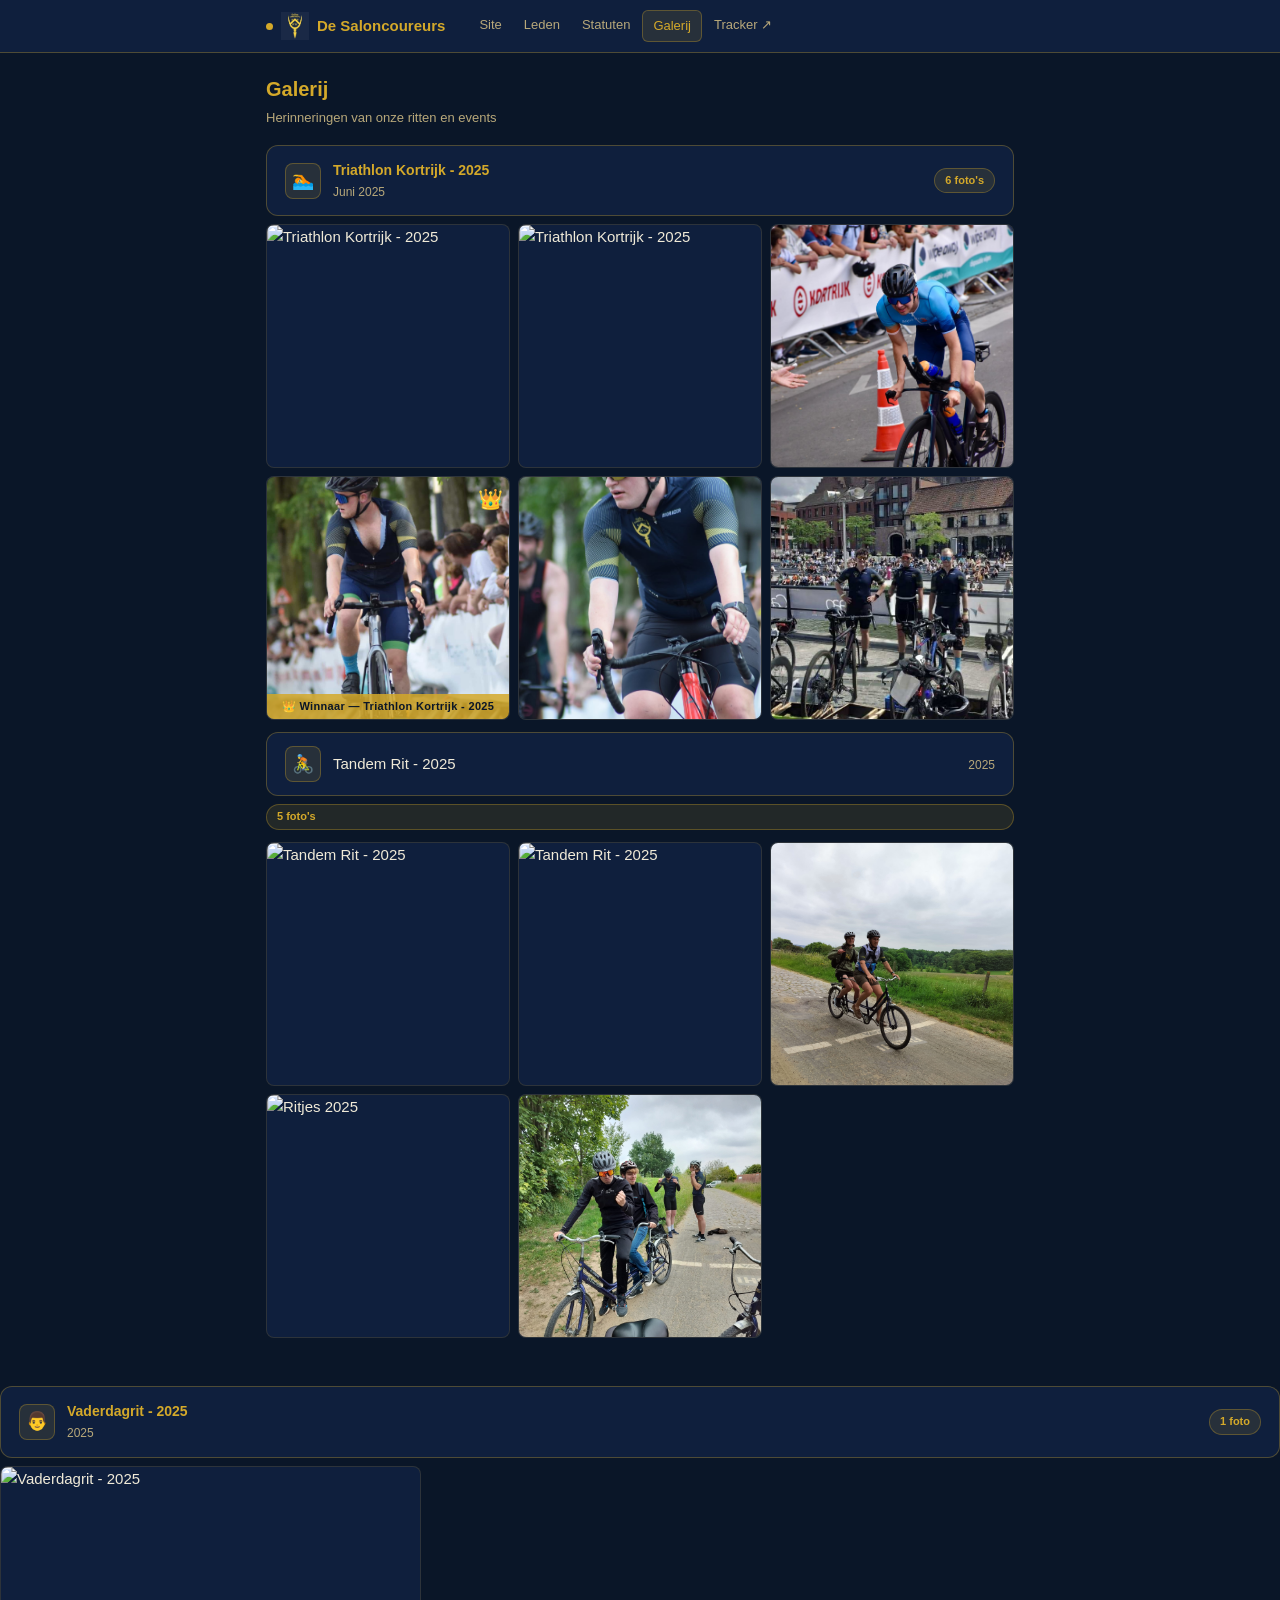
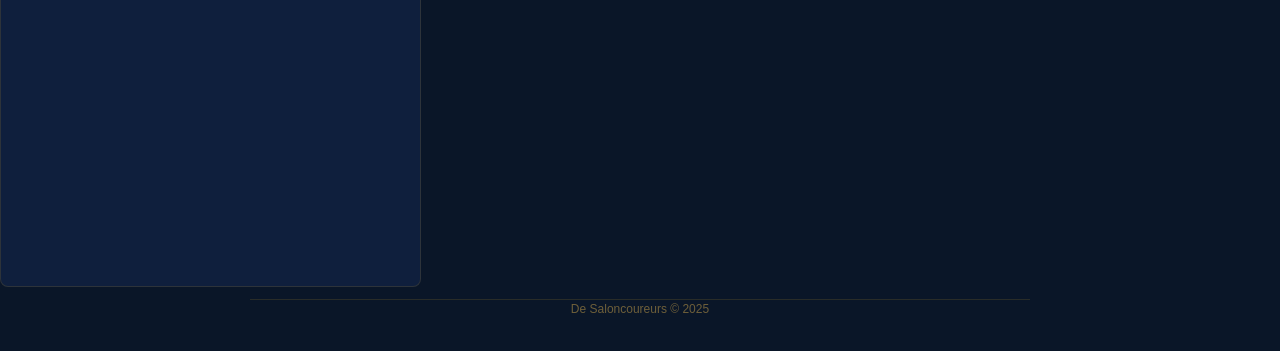
==== galerij.html @ a8d6cac1 "Update galerij.html" ====
<!DOCTYPE html>
<html lang="nl">
<head>
<meta charset="UTF-8">
<meta name="viewport" content="width=device-width, initial-scale=1.0">
<title>De Saloncoureurs — Galerij</title>
<link rel="stylesheet" href="stijl.css">
<style>
  .album { margin-bottom: 12px; }
  .album-header {
    display: flex;
    align-items: center;
    gap: 12px;
    padding: 13px 18px;
    background: var(--surface2);
    border: 0.5px solid var(--border2);
    border-radius: var(--radius);
    margin-bottom: 8px;
  }
  .album-icon {
    width: 36px; height: 36px;
    border-radius: 8px;
    background: var(--gold-pale);
    border: 0.5px solid var(--border2);
    display: flex; align-items: center; justify-content: center;
    font-size: 18px; flex-shrink: 0;
  }
  .album-info { flex: 1; }
  .album-titel { font-size: 14px; font-weight: 600; color: var(--gold); }
  .album-sub { font-size: 12px; color: var(--text2); margin-top: 2px; }
  .album-count {
    font-size: 11px; font-weight: 600;
    background: var(--gold-pale);
    color: var(--gold);
    border: 0.5px solid var(--border2);
    border-radius: 20px;
    padding: 3px 10px;
  }

  .foto-grid {
    display: grid;
    grid-template-columns: repeat(3, 1fr);
    gap: 8px;
  }
  @media (max-width: 480px) { .foto-grid { grid-template-columns: repeat(2, 1fr); } }

  .foto-item {
    border-radius: var(--radius-sm);
    overflow: hidden;
    aspect-ratio: 1;
    cursor: pointer;
    position: relative;
    background: var(--surface2);
    border: 0.5px solid var(--border);
  }
  .foto-item img {
    width: 100%; height: 100%;
    object-fit: cover; display: block;
    transition: transform .25s;
  }
  .foto-item:hover img { transform: scale(1.05); }
  .foto-overlay {
    position: absolute; inset: 0;
    background: rgba(10,22,40,0.45);
    opacity: 0;
    transition: opacity .2s;
    display: flex; align-items: flex-end;
    padding: 8px;
  }
  .foto-item:hover .foto-overlay { opacity: 1; }
  .foto-label {
    font-size: 11px; color: #f0ead8;
    background: rgba(0,0,0,0.5);
    border-radius: 4px;
    padding: 2px 7px;
    line-height: 1.4;
  }
  .foto-winnaar {
    position: absolute; top: 6px; right: 6px;
    font-size: 20px;
  }
  .foto-winnaar-badge {
    position: absolute; bottom: 0; left: 0; right: 0;
    background: rgba(212,169,42,0.85);
    color: #0a1628;
    font-size: 11px; font-weight: 700;
    text-align: center;
    padding: 4px 6px;
    letter-spacing: .03em;
  }

  /* Lightbox */
  .lightbox {
    display: none;
    position: fixed; inset: 0;
    background: rgba(0,0,0,0.92);
    z-index: 999;
    align-items: center;
    justify-content: center;
    flex-direction: column;
    gap: 12px;
  }
  .lightbox.open { display: flex; }
  .lightbox img {
    max-width: 90vw;
    max-height: 78vh;
    border-radius: var(--radius);
    object-fit: contain;
  }
  .lightbox-caption {
    font-size: 13px;
    color: #f0ead8;
    text-align: center;
    max-width: 500px;
  }
  .lightbox-close {
    position: absolute; top: 16px; right: 20px;
    font-size: 28px; color: var(--gold);
    cursor: pointer; background: none; border: none; line-height: 1;
  }
  .lightbox-nav {
    position: absolute;
    top: 50%; transform: translateY(-50%);
    font-size: 28px; color: var(--gold);
    cursor: pointer; background: none; border: none;
    padding: 8px;
    opacity: .7;
  }
  .lightbox-nav:hover { opacity: 1; }
  .lightbox-prev { left: 16px; }
  .lightbox-next { right: 16px; }
</style>
</head>
<body>

<nav class="topnav">
  <div class="nav-inner">
    <a href="index.html" class="nav-logo">
      <img src="logo.png" style="width:28px;height:28px;object-fit:contain;">
      De Saloncoureurs
    </a>
    <div class="nav-links">
      <a href="index.html">Site</a>
      <a href="leden.html">Leden</a>
      <a href="statuten.html">Statuten</a>
      <a href="galerij.html" class="active">Galerij</a>
      <a href="https://wtc-saloncoureurs.web.app/" target="_blank">Tracker ↗</a>
    </div>
    <button class="nav-burger" onclick="toggleMenu()">☰</button>
  </div>
  <div class="nav-mobile" id="mobileMenu">
   <a href="index.html">Site</a>
      <a href="leden.html">Leden</a>
      <a href="statuten.html">Statuten</a>
      <a href="galerij.html" class="active">Galerij</a>
      <a href="https://wtc-saloncoureurs.web.app/" target="_blank">Tracker ↗</a>
  </div>
</nav>

<div class="page">

  <div class="page-title">
    <h2>Galerij</h2>
    <p>Herinneringen van onze ritten en events</p>
  </div>

  <!-- ═══════════════════════════════════════════
       ALBUM 1 — Triathlon Kortrijk
       Vervang triathlon-1.jpg t/m triathlon-6.jpg
       door de echte bestandsnamen in fotos/
  ════════════════════════════════════════════ -->
  <div class="album">
    <div class="album-header">
      <div class="album-icon">🏊</div>
      <div class="album-info">
        <div class="album-titel">Triathlon Kortrijk - 2025</div>
        <div class="album-sub">Juni 2025</div>
      </div>
      <div class="album-count">6 foto's</div>
    </div>
    <div class="foto-grid">

      <div class="foto-item" onclick="openLight(0, 'triathlon')">
        <img src="fotos/triathlon-1.jpg" alt="Triathlon Kortrijk - 2025">
        <div class="foto-overlay"><div class="foto-label">Triathlon Kortrijk - 2025</div></div>
      </div>
      <div class="foto-item" onclick="openLight(1, 'triathlon')">
        <img src="fotos/triathlon-2.jpg" alt="Triathlon Kortrijk - 2025">
        <div class="foto-overlay"><div class="foto-label">Triathlon Kortrijk - 2025</div></div>
      </div>
      <div class="foto-item" onclick="openLight(2, 'triathlon')">
        <img src="fotos/triathlon-3.jpg" alt="Triathlon Kortrijk - 2025">
        <div class="foto-overlay"><div class="foto-label">Triathlon Kortrijk - 2025</div></div>
      </div>
      <!-- Winnaarsfoto triathlon-4 -->
      <div class="foto-item" onclick="openLight(3, 'triathlon')">
        <img src="fotos/triathlon-4.jpg" alt="Winnaar Triathlon Kortrijk - 2025">
        <div class="foto-winnaar">👑</div>
        <div class="foto-winnaar-badge">👑 Winnaar — Triathlon Kortrijk - 2025</div>
        <div class="foto-overlay"><div class="foto-label">Winnaar</div></div>
      </div>
      <div class="foto-item" onclick="openLight(4, 'triathlon')">
        <img src="fotos/triathlon-5.jpg" alt="Triathlon Kortrijk - 2025">
        <div class="foto-overlay"><div class="foto-label">Triathlon Kortrijk - 2025</div></div>
      </div>
      <div class="foto-item" onclick="openLight(5, 'triathlon')">
        <img src="fotos/triathlon-6.jpg" alt="Triathlon Kortrijk - 2025">
        <div class="foto-overlay"><div class="foto-label">Triathlon Kortrijk - 2025</div></div>
      </div>

    </div>
  </div>

  <div class="album">
    <div class="album-header">
      <div class="album-icon">🚴</div>
      <div class="album-info">Tandem Rit - 2025</div>
        <div class="album-sub">2025</div>
      </div>
      <div class="album-count">5 foto's</div>
    </div>
    <div class="foto-grid">
      <div class="foto-item" onclick="openLight(0, 'tandem')">
        <img src="fotos/tandem-1.jpg" alt="Tandem Rit - 2025">
        <div class="foto-overlay"><div class="foto-label">Tandem Rit - 2025</div></div>
      </div>
      <div class="foto-item" onclick="openLight(1, 'tandem')">
        <img src="fotos/tandem-2.jpg" alt="Tandem Rit - 2025">
        <div class="foto-overlay"><div class="foto-label">Tandem Rit - 2025</div></div>
      </div>
      <div class="foto-item" onclick="openLight(2, 'tandem')">
        <img src="fotos/tandem-3.jpg" alt="Tandem Rit - 2025">
        <div class="foto-overlay"><div class="foto-label">Tandem Rit - 2025</div></div>
      </div>
      <div class="foto-item" onclick="openLight(3, 'tandem')">
        <img src="fotos/tandem-4.jpg" alt="Ritjes 2025">
        <div class="foto-overlay"><div class="foto-label">Tandem Rit - 2025</div></div>
      </div>
      <div class="foto-item" onclick="openLight(4, 'tandem')">
        <img src="fotos/tandem-5.jpg" alt="Tandem Rit - 2025">
        <div class="foto-overlay"><div class="foto-label">Tandem Rit - 2025</div></div>
      </div>
    </div>
  </div>

  <div class="album">
    <div class="album-header">
      <div class="album-icon">👨</div>
      <div class="album-info">
        <div class="album-titel">Vaderdagrit - 2025</div>
        <div class="album-sub">2025</div>
      </div>
      <div class="album-count">1 foto</div>
    </div>
    <div class="foto-grid">
      <div class="foto-item" onclick="openLight(0, 'vaderdag')">
        <img src="fotos/vaderdagrit-1.jpg" alt="Vaderdagrit - 2025">
        <div class="foto-overlay"><div class="foto-label">Vaderdagrit - 2025</div></div>
      </div>
    </div>
  </div>

</div><!-- /page -->

<!-- Lightbox -->
<div class="lightbox" id="lightbox" onclick="closeLight(event)">
  <button class="lightbox-close" onclick="closeLight()">✕</button>
  <button class="lightbox-nav lightbox-prev" onclick="navLight(-1, event)">‹</button>
  <img id="lightbox-img" src="" alt="">
  <div class="lightbox-caption" id="lightbox-caption"></div>
  <button class="lightbox-nav lightbox-next" onclick="navLight(1, event)">›</button>
</div>

<footer class="site-footer" style="max-width:780px;margin:0 auto;padding:0 16px 32px">
  De Saloncoureurs &copy; 2025
</footer>

<script>
function toggleMenu() {
  document.getElementById('mobileMenu').classList.toggle('open');
}

const albums = {
  triathlon: [
    { src: 'fotos/triathlon-1.jpg', cap: 'Triathlon Kortrijk' },
    { src: 'fotos/triathlon-2.jpg', cap: 'Triathlon Kortrijk' },
    { src: 'fotos/triathlon-3.jpg', cap: 'Triathlon Kortrijk' },
    { src: 'fotos/triathlon-4.jpg', cap: '👑 Winnaar — Triathlon Kortrijk' },
    { src: 'fotos/triathlon-5.jpg', cap: 'Triathlon Kortrijk' },
    { src: 'fotos/triathlon-6.jpg', cap: 'Triathlon Kortrijk' },
  ],
  tandem: [
    { src: 'fotos/tandem-1.jpg', cap: 'De vele ritjes 2025' },
    { src: 'fotos/tandem-2.jpg', cap: 'De vele ritjes 2025' },
    { src: 'fotos/tandem-3.jpg', cap: 'De vele ritjes 2025' },
    { src: 'fotos/tandem-4.jpg', cap: 'De vele ritjes 2025' },
    { src: 'fotos/tandem-5.jpg', cap: 'De vele ritjes 2025' },
  ],
  vaderdag: [
    { src: 'fotos/vaderdagrit-1.jpg', cap: 'Vaderdagrit 2025' },
  ],
};

let curAlbum = '', curIdx = 0;

function openLight(idx, album) {
  curAlbum = album; curIdx = idx;
  const item = albums[album][idx];
  document.getElementById('lightbox-img').src = item.src;
  document.getElementById('lightbox-caption').textContent = item.cap;
  document.getElementById('lightbox').classList.add('open');
}

function closeLight(e) {
  if (e && e.target !== document.getElementById('lightbox') && !e.target.classList.contains('lightbox-close')) return;
  document.getElementById('lightbox').classList.remove('open');
}

function navLight(dir, e) {
  e.stopPropagation();
  const arr = albums[curAlbum];
  curIdx = (curIdx + dir + arr.length) % arr.length;
  document.getElementById('lightbox-img').src = arr[curIdx].src;
  document.getElementById('lightbox-caption').textContent = arr[curIdx].cap;
}

document.addEventListener('keydown', e => {
  if (e.key === 'Escape') document.getElementById('lightbox').classList.remove('open');
  if (e.key === 'ArrowRight') navLight(1, { stopPropagation: () => {} });
  if (e.key === 'ArrowLeft')  navLight(-1, { stopPropagation: () => {} });
});
</script>
</body>
</html>
---- stijl.css ----
/* ── Reset & variabelen ── */
*, *::before, *::after { box-sizing: border-box; margin: 0; padding: 0; }

:root {
  --bg: #0a1628;
  --surface: #162847;
  --surface2: #0f1f3d;
  --navy3: #1e3460;
  --border: rgba(212,169,42,0.15);
  --border2: rgba(212,169,42,0.32);
  --text: #f0ead8;
  --text2: #b8a87a;
  --text3: #6e5f3a;
  --gold: #d4a92a;
  --gold-light: #f0c84a;
  --gold-pale: rgba(212,169,42,0.12);
  --red-bg: rgba(224,90,90,0.14);
  --red-fg: #e07a7a;
  --green-bg: rgba(90,171,110,0.14);
  --green-fg: #7acc90;
  --amber-bg: rgba(212,169,42,0.14);
  --amber-fg: #d4a92a;
  --purple-bg: rgba(160,140,220,0.14);
  --purple-fg: #b8a8e8;
  --teal-bg: rgba(80,180,160,0.14);
  --teal-fg: #6ecfbe;
  --blue-bg: rgba(80,140,210,0.14);
  --blue-fg: #88bbee;
  --radius: 12px;
  --radius-sm: 8px;
}

body {
  font-family: -apple-system, BlinkMacSystemFont, "Segoe UI", Helvetica, Arial, sans-serif;
  background: var(--bg);
  color: var(--text);
  font-size: 15px;
  line-height: 1.6;
}

/* ── Navigatie ── */
.topnav {
  background: var(--surface2);
  border-bottom: 0.5px solid var(--border2);
  position: sticky;
  top: 0;
  z-index: 100;
}
.nav-inner {
  max-width: 780px;
  margin: 0 auto;
  padding: 0 16px;
  height: 52px;
  display: flex;
  align-items: center;
  gap: 24px;
}
.nav-logo {
  font-size: 15px;
  font-weight: 600;
  color: var(--gold);
  text-decoration: none;
  white-space: nowrap;
  display: flex;
  align-items: center;
  gap: 8px;
}
.nav-logo::before {
  content: '';
  width: 7px;
  height: 7px;
  background: var(--gold);
  border-radius: 50%;
  flex-shrink: 0;
}
.nav-links {
  display: flex;
  gap: 2px;
  flex: 1;
}
.nav-links a {
  font-size: 13px;
  color: var(--text2);
  text-decoration: none;
  padding: 5px 10px;
  border-radius: 6px;
  transition: background .15s, color .15s;
}
.nav-links a:hover { background: var(--gold-pale); color: var(--gold); }
.nav-links a.active { background: var(--gold-pale); color: var(--gold); font-weight: 500; border: 0.5px solid var(--border2); }
.nav-burger {
  display: none;
  background: none;
  border: none;
  font-size: 20px;
  color: var(--gold);
  cursor: pointer;
  margin-left: auto;
}
.nav-mobile {
  display: none;
  flex-direction: column;
  padding: 8px 16px 12px;
  border-top: 0.5px solid var(--border);
}
.nav-mobile.open { display: flex; }
.nav-mobile a {
  font-size: 14px;
  color: var(--text2);
  text-decoration: none;
  padding: 8px 0;
  border-bottom: 0.5px solid var(--border);
}
.nav-mobile a.active { color: var(--gold); font-weight: 500; }

@media (max-width: 560px) {
  .nav-links { display: none; }
  .nav-burger { display: block; }
}

/* ── Layout ── */
.page { max-width: 780px; margin: 0 auto; padding: 20px 16px 48px; }

/* ── Header ── */
.site-header {
  background: var(--navy3);
  border: 0.5px solid var(--border2);
  border-radius: var(--radius);
  padding: 20px 24px;
  margin-bottom: 10px;
  display: flex;
  align-items: center;
  gap: 16px;
  flex-wrap: wrap;
}
.logo {
  width: 52px; height: 52px;
  border-radius: 50%;
  background: var(--gold);
  display: flex; align-items: center; justify-content: center;
  font-size: 24px; flex-shrink: 0;
}
.header-title h1 { font-size: 19px; font-weight: 600; color: var(--gold); }
.header-title p { font-size: 13px; color: var(--text2); margin-top: 2px; }
.header-right { margin-left: auto; display: flex; flex-direction: column; align-items: flex-end; gap: 8px; }
.edition-badge {
  background: var(--gold-pale);
  color: var(--gold);
  border: 0.5px solid var(--border2);
  font-size: 12px; font-weight: 600;
  padding: 4px 14px; border-radius: 20px;
}
.archive-nav { display: flex; gap: 6px; align-items: center; flex-wrap: wrap; }
.archive-nav a {
  font-size: 12px; color: var(--text2); text-decoration: none;
  padding: 4px 10px; border: 0.5px solid var(--border);
  border-radius: 20px; background: var(--surface2);
  transition: background .15s;
}
.archive-nav a:hover { background: var(--gold-pale); color: var(--gold); }
.archive-nav a.current { background: var(--gold-pale); color: var(--gold); border-color: var(--border2); font-weight: 500; }
.archive-label { font-size: 11px; color: var(--text3); text-transform: uppercase; letter-spacing: .05em; }

/* ── Paginatitel ── */
.page-title { margin-bottom: 16px; }
.page-title h2 { font-size: 20px; font-weight: 600; color: var(--gold); }
.page-title p { font-size: 13px; color: var(--text2); margin-top: 3px; }

/* ── Meta bar ── */
.meta-bar { display: flex; gap: 8px; margin-bottom: 12px; flex-wrap: wrap; }
.pill {
  background: var(--surface);
  border: 0.5px solid var(--border);
  border-radius: 20px; padding: 5px 12px;
  font-size: 12px; color: var(--text2);
  display: flex; align-items: center; gap: 5px;
}
.pill strong { color: var(--text); font-weight: 500; }

/* ── Grid ── */
.grid { display: grid; grid-template-columns: 1fr 1fr; gap: 10px; }
.full { grid-column: 1 / -1; }
@media (max-width: 540px) { .grid { grid-template-columns: 1fr; } .full { grid-column: 1; } }

/* ── Card ── */
.card {
  background: var(--surface);
  border: 0.5px solid var(--border);
  border-radius: var(--radius);
  padding: 16px 18px;
}
.card-title {
  font-size: 11px; font-weight: 700;
  text-transform: uppercase; letter-spacing: .07em;
  color: var(--gold); margin-bottom: 12px;
  display: flex; align-items: center; gap: 7px;
}
.dot { width: 6px; height: 6px; border-radius: 50%; flex-shrink: 0; background: var(--gold); }
.dot-blue   { background: var(--blue-fg); }
.dot-green  { background: var(--green-fg); }
.dot-red    { background: var(--red-fg); }
.dot-amber  { background: var(--gold); }
.dot-purple { background: var(--purple-fg); }
.dot-teal   { background: var(--teal-fg); }

/* ── Biweekly ── */
.welcome-text { font-size: 14px; color: var(--text); line-height: 1.7; }

.event-item { display: flex; gap: 12px; align-items: flex-start; padding: 9px 0; border-bottom: 0.5px solid var(--border); }
.event-item:last-child { border-bottom: none; padding-bottom: 0; }
.event-date { text-align: center; background: var(--gold-pale); border: 0.5px solid var(--border2); border-radius: var(--radius-sm); padding: 5px 9px; min-width: 46px; flex-shrink: 0; }
.event-date .month { font-size: 10px; font-weight: 700; color: var(--gold); text-transform: uppercase; letter-spacing: .04em; }
.event-date .day { font-size: 17px; font-weight: 600; color: var(--text); line-height: 1.2; }
.event-info .ev-title { font-size: 14px; font-weight: 500; color: var(--text); }
.event-info .ev-sub { font-size: 12px; color: var(--text2); margin-top: 2px; }
.ev-badge { display: inline-block; font-size: 11px; padding: 2px 7px; border-radius: 4px; margin-top: 4px; background: var(--gold-pale); color: var(--text2); border: 0.5px solid var(--border); }

.renner { display: flex; align-items: center; gap: 10px; padding: 7px 0; border-bottom: 0.5px solid var(--border); }
.renner:last-child { border-bottom: none; }
.avatar { width: 34px; height: 34px; border-radius: 50%; background: var(--gold-pale); border: 0.5px solid var(--border2); display: flex; align-items: center; justify-content: center; font-size: 12px; font-weight: 600; color: var(--gold); flex-shrink: 0; }
.renner-name { font-size: 14px; font-weight: 500; color: var(--text); }
.renner-sub { font-size: 12px; color: var(--text2); }

.stat-row { display: grid; grid-template-columns: 1fr 1fr; gap: 8px; margin-bottom: 12px; }
.stat-box { background: var(--surface2); border-radius: var(--radius-sm); padding: 10px 12px; }
.stat-label { font-size: 11px; color: var(--text3); margin-bottom: 2px; }
.stat-val { font-size: 22px; font-weight: 600; color: var(--gold); line-height: 1; }
.stat-unit { font-size: 12px; font-weight: 400; color: var(--text2); }

.podium-row { display: flex; align-items: center; gap: 10px; padding: 6px 0; border-bottom: 0.5px solid var(--border); }
.podium-row:last-child { border-bottom: none; }
.rank { font-size: 16px; width: 24px; text-align: center; flex-shrink: 0; }
.p-name { flex: 1; font-size: 14px; color: var(--text); }
.p-km { font-size: 14px; font-weight: 500; color: var(--gold); }

.sanction { padding: 9px 0; border-bottom: 0.5px solid var(--border); }
.sanction:last-child { border-bottom: none; padding-bottom: 0; }
.s-name { font-size: 14px; font-weight: 500; color: var(--text); }
.s-desc { font-size: 12px; color: var(--text2); margin-top: 2px; line-height: 1.5; }
.s-tag { display: inline-block; font-size: 11px; padding: 2px 8px; border-radius: 4px; margin-top: 4px; background: var(--red-bg); color: var(--red-fg); border: 0.5px solid rgba(224,90,90,0.25); font-weight: 500; }

.milestone { display: flex; align-items: flex-start; gap: 10px; padding: 7px 0; border-bottom: 0.5px solid var(--border); }
.milestone:last-child { border-bottom: none; }
.m-icon { width: 30px; height: 30px; border-radius: 7px; background: var(--gold-pale); border: 0.5px solid var(--border2); display: flex; align-items: center; justify-content: center; font-size: 15px; flex-shrink: 0; }
.m-title { font-size: 13px; font-weight: 500; color: var(--text); }
.m-sub { font-size: 12px; color: var(--text2); margin-top: 1px; }

.quote { background: var(--navy3); border-radius: var(--radius); border-left: 3px solid var(--gold); padding: 14px 18px; }
.quote p { font-size: 14px; color: var(--text); font-style: italic; line-height: 1.65; }
.quote cite { display: block; font-size: 12px; color: var(--text2); margin-top: 7px; font-style: normal; }

/* ── Kalender ── */
.cal-grid { display: grid; grid-template-columns: repeat(7, 1fr); gap: 4px; margin-bottom: 16px; }
.cal-day-name { font-size: 11px; font-weight: 600; text-align: center; color: var(--gold); padding: 4px 0; text-transform: uppercase; letter-spacing: .04em; }
.cal-day { min-height: 52px; background: var(--surface2); border-radius: var(--radius-sm); padding: 5px 6px; font-size: 12px; color: var(--text3); border: 0.5px solid transparent; }
.cal-day.other-month { opacity: .3; }
.cal-day.today { border-color: var(--gold); }
.cal-day .cal-num { font-size: 12px; font-weight: 500; color: var(--text2); margin-bottom: 2px; }
.cal-day.has-rit { background: var(--green-bg); }
.cal-day.has-rit .cal-num { color: var(--green-fg); }
.cal-day.has-event { background: var(--gold-pale); }
.cal-day.has-event .cal-num { color: var(--gold); }
.cal-rit-label { font-size: 10px; color: var(--green-fg); font-weight: 500; line-height: 1.3; margin-top: 2px; }
.cal-event-label { font-size: 10px; color: var(--gold); font-weight: 500; line-height: 1.3; margin-top: 2px; }
.cal-legend { display: flex; gap: 14px; flex-wrap: wrap; margin-bottom: 16px; }
.legend-item { display: flex; align-items: center; gap: 6px; font-size: 12px; color: var(--text2); }
.legend-dot { width: 10px; height: 10px; border-radius: 3px; }

.rit-list { display: flex; flex-direction: column; gap: 8px; }
.rit-item { background: var(--surface2); border: 0.5px solid var(--border); border-radius: var(--radius-sm); padding: 12px 14px; display: flex; align-items: center; gap: 14px; }
.rit-date-col { text-align: center; min-width: 40px; }
.rit-date-col .r-day { font-size: 18px; font-weight: 600; color: var(--gold); line-height: 1; }
.rit-date-col .r-month { font-size: 10px; text-transform: uppercase; color: var(--text3); font-weight: 600; }
.rit-info .r-title { font-size: 14px; font-weight: 500; color: var(--text); }
.rit-info .r-sub { font-size: 12px; color: var(--text2); margin-top: 2px; }
.rit-badges { display: flex; gap: 6px; margin-top: 6px; flex-wrap: wrap; }
.rbadge { font-size: 11px; padding: 2px 8px; border-radius: 4px; font-weight: 500; }
.rbadge-green { background: var(--green-bg); color: var(--green-fg); }
.rbadge-blue  { background: var(--blue-bg);  color: var(--blue-fg);  }
.rbadge-amber { background: var(--amber-bg); color: var(--amber-fg); }

/* ── Galerij ── */
.foto-grid { display: grid; grid-template-columns: repeat(3, 1fr); gap: 8px; }
@media (max-width: 480px) { .foto-grid { grid-template-columns: repeat(2, 1fr); } }
.foto-item { border-radius: var(--radius-sm); overflow: hidden; aspect-ratio: 1; cursor: pointer; position: relative; background: var(--surface2); border: 0.5px solid var(--border); }
.foto-item img { width: 100%; height: 100%; object-fit: cover; display: block; transition: transform .2s; }
.foto-item:hover img { transform: scale(1.04); }
.foto-caption { position: absolute; bottom: 0; left: 0; right: 0; background: rgba(0,0,0,.6); color: #fff; font-size: 11px; padding: 4px 8px; opacity: 0; transition: opacity .2s; }
.foto-item:hover .foto-caption { opacity: 1; }
.foto-placeholder { width: 100%; height: 100%; display: flex; align-items: center; justify-content: center; font-size: 28px; color: var(--text3); }

.lightbox { display: none; position: fixed; inset: 0; background: rgba(0,0,0,.9); z-index: 999; align-items: center; justify-content: center; }
.lightbox.open { display: flex; }
.lightbox img { max-width: 90vw; max-height: 85vh; border-radius: var(--radius); }
.lightbox-close { position: absolute; top: 16px; right: 20px; font-size: 28px; color: var(--gold); cursor: pointer; background: none; border: none; line-height: 1; }

/* ── Seizoen ── */
.stats-leader { display: flex; flex-direction: column; gap: 8px; }
.leader-row { display: flex; align-items: center; gap: 12px; }
.leader-pos { font-size: 13px; font-weight: 600; width: 20px; color: var(--text3); flex-shrink: 0; }
.leader-avatar { width: 30px; height: 30px; border-radius: 50%; background: var(--gold-pale); border: 0.5px solid var(--border2); display: flex; align-items: center; justify-content: center; font-size: 11px; font-weight: 600; color: var(--gold); flex-shrink: 0; }
.leader-name { font-size: 13px; font-weight: 500; flex: 1; color: var(--text); }
.leader-km { font-size: 13px; font-weight: 600; color: var(--gold); white-space: nowrap; }
.leader-bar-wrap { flex: 2; height: 5px; background: var(--surface2); border-radius: 3px; overflow: hidden; }
.leader-bar { height: 5px; border-radius: 3px; background: var(--gold); }

.hof-item { display: flex; align-items: flex-start; gap: 12px; padding: 10px 0; border-bottom: 0.5px solid var(--border); }
.hof-item:last-child { border-bottom: none; }
.hof-medal { font-size: 22px; flex-shrink: 0; width: 32px; text-align: center; }
.hof-title { font-size: 14px; font-weight: 500; color: var(--text); }
.hof-sub { font-size: 12px; color: var(--text2); margin-top: 2px; }

.pr-grid { display: grid; grid-template-columns: 1fr 1fr; gap: 8px; }
.pr-item { background: var(--surface2); border-radius: var(--radius-sm); padding: 10px 12px; }
.pr-label { font-size: 11px; color: var(--text3); margin-bottom: 3px; }
.pr-val { font-size: 16px; font-weight: 600; color: var(--gold); }
.pr-who { font-size: 11px; color: var(--text2); margin-top: 2px; }

/* ── Leden ── */
.leden-grid { display: grid; grid-template-columns: repeat(auto-fill, minmax(200px, 1fr)); gap: 10px; }
.lid-card { background: var(--surface2); border: 0.5px solid var(--border); border-radius: var(--radius); padding: 16px; text-align: center; }
.lid-avatar { width: 56px; height: 56px; border-radius: 50%; background: var(--gold-pale); border: 0.5px solid var(--border2); display: flex; align-items: center; justify-content: center; font-size: 18px; font-weight: 600; color: var(--gold); margin: 0 auto 10px; }
.lid-naam { font-size: 15px; font-weight: 600; color: var(--text); }
.lid-bijnaam { font-size: 12px; color: var(--text2); margin-top: 2px; }
.lid-functie { display: inline-block; font-size: 11px; padding: 3px 10px; border-radius: 20px; margin-top: 6px; background: var(--gold-pale); color: var(--gold); border: 0.5px solid var(--border2); font-weight: 500; }
.lid-functie.groen { background: var(--green-bg); color: var(--green-fg); border-color: rgba(90,171,110,0.3); }
.lid-functie.grijs { background: var(--surface); color: var(--text2); border-color: var(--border); }
.lid-strava { display: inline-block; margin-top: 8px; font-size: 12px; color: var(--gold); text-decoration: none; }
.lid-strava:hover { text-decoration: underline; }

.reglement-sectie { margin-bottom: 16px; }
.reglement-sectie h3 { font-size: 14px; font-weight: 600; margin-bottom: 8px; color: var(--gold); }
.reglement-sectie p, .reglement-sectie li { font-size: 13px; color: var(--text2); line-height: 1.65; }
.reglement-sectie ul { padding-left: 18px; }
.reglement-sectie li { margin-bottom: 4px; }
.sanctie-tabel { width: 100%; border-collapse: collapse; font-size: 13px; }
.sanctie-tabel th { text-align: left; font-size: 11px; font-weight: 700; text-transform: uppercase; letter-spacing: .05em; color: var(--gold); padding: 6px 8px; border-bottom: 0.5px solid var(--border2); }
.sanctie-tabel td { padding: 8px 8px; border-bottom: 0.5px solid var(--border); color: var(--text2); }
.sanctie-tabel tr:last-child td { border-bottom: none; }

/* ── Quiz ── */
.quiz-opt {
  text-align: left;
  background: var(--surface2);
  border: 0.5px solid var(--border);
  border-radius: var(--radius-sm);
  padding: 8px 12px;
  font-size: 13px;
  color: var(--text);
  cursor: pointer;
  transition: background .15s;
  font-family: inherit;
  width: 100%;
}
.quiz-opt:hover { background: var(--gold-pale); color: var(--gold); border-color: var(--border2); }
.quiz-opt:disabled { cursor: default; }
.quiz-opt.correct { background: var(--green-bg); color: var(--green-fg); border-color: rgba(90,171,110,0.3); }
.quiz-opt.wrong { background: var(--red-bg); color: var(--red-fg); opacity: .6; }

/* ── Tracker ── */
.tracker-wrap { background: var(--surface); border: 0.5px solid var(--border); border-radius: var(--radius); overflow: hidden; }
.tracker-bar { display: flex; align-items: center; justify-content: space-between; padding: 10px 16px; border-bottom: 0.5px solid var(--border); background: var(--surface2); }
.tracker-bar span { font-size: 12px; color: var(--text2); }
.tracker-bar a { font-size: 12px; color: var(--gold); text-decoration: none; padding: 4px 10px; border: 0.5px solid var(--border2); border-radius: 20px; background: var(--gold-pale); }
.tracker-bar a:hover { opacity: .8; }
.tracker-iframe { width: 100%; height: 80vh; min-height: 500px; border: none; display: block; }
.tracker-fallback { display: none; padding: 40px 24px; text-align: center; }
.tracker-fallback .fallback-icon { font-size: 40px; margin-bottom: 12px; }
.tracker-fallback h3 { font-size: 16px; font-weight: 500; margin-bottom: 8px; color: var(--text); }
.tracker-fallback p { font-size: 13px; color: var(--text2); margin-bottom: 20px; line-height: 1.6; }
.fallback-btn { display: inline-block; background: var(--gold-pale); color: var(--gold); border: 0.5px solid var(--border2); font-size: 13px; font-weight: 500; padding: 10px 20px; border-radius: var(--radius-sm); text-decoration: none; }
.fallback-btn:hover { opacity: .85; }

/* ── Footer ── */
.site-footer { text-align: center; font-size: 12px; color: var(--text3); margin-top: 28px; padding-top: 16px; border-top: 0.5px solid var(--border); }
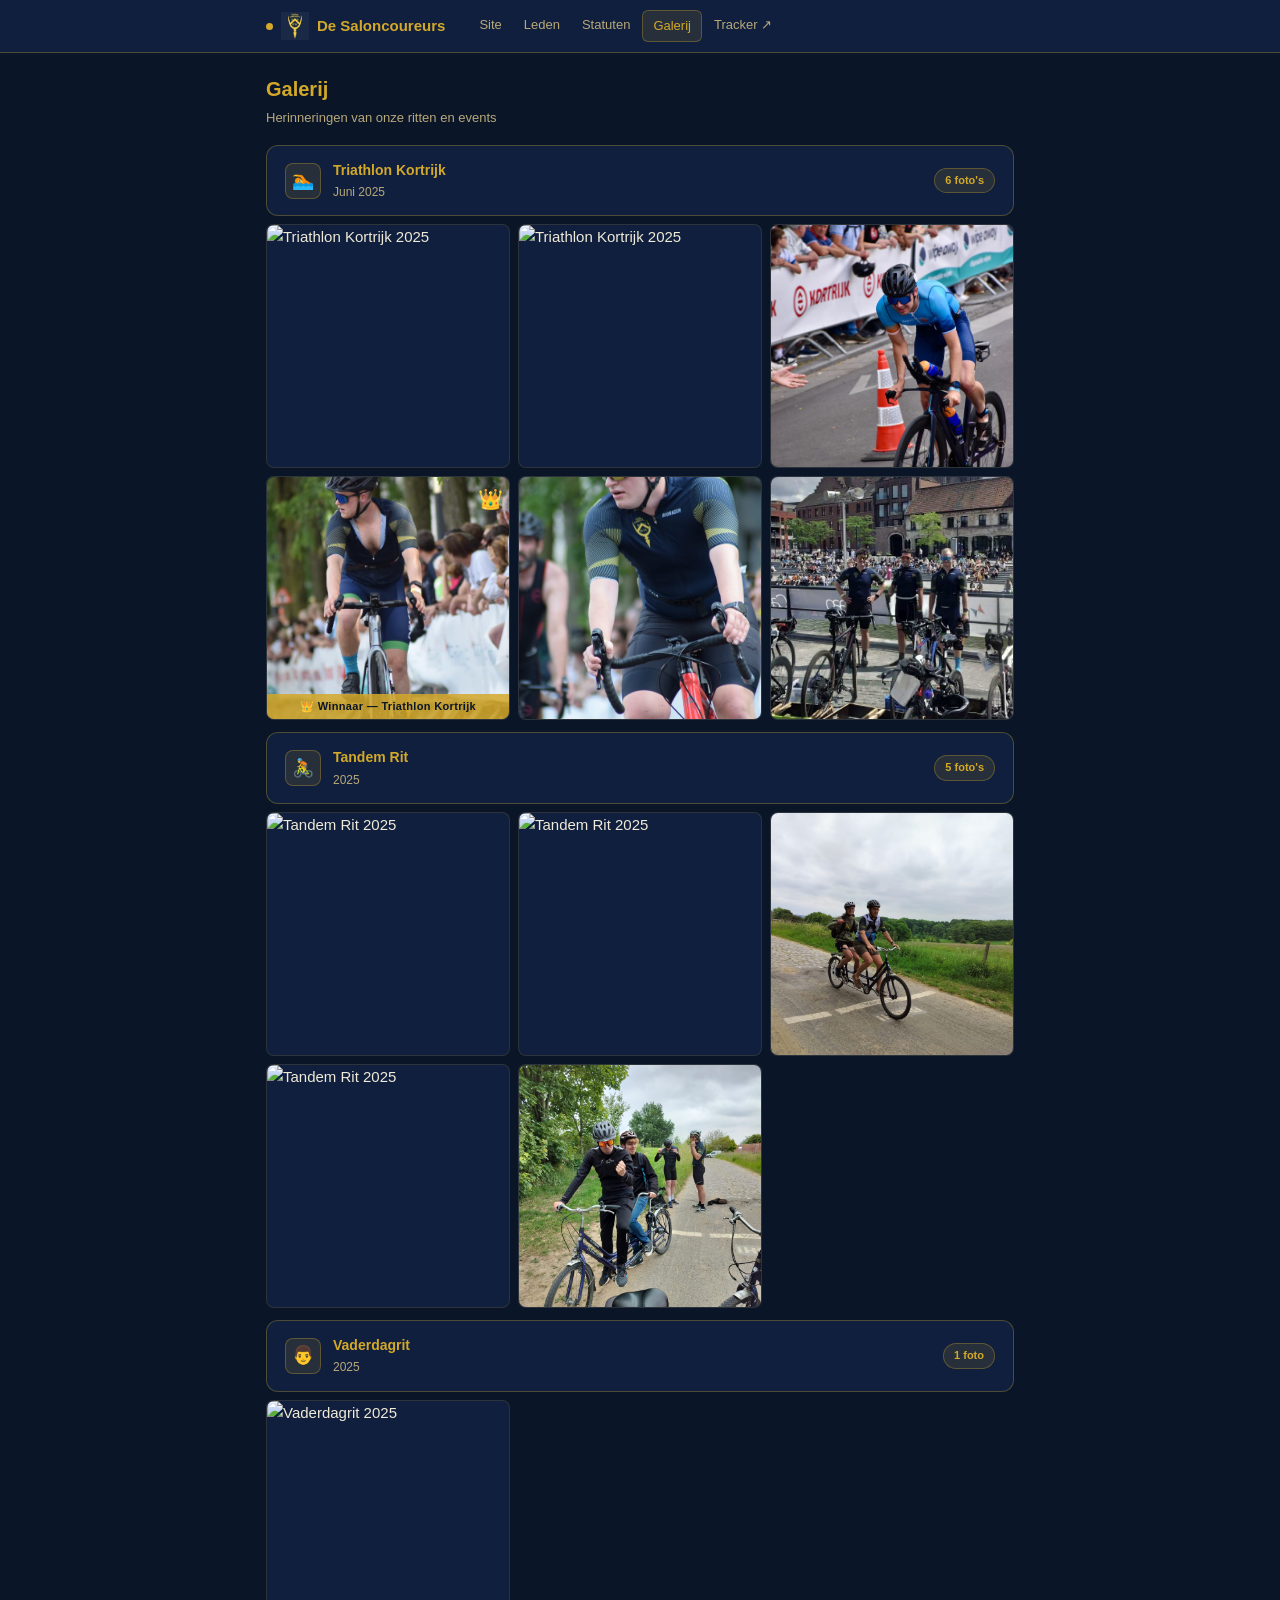
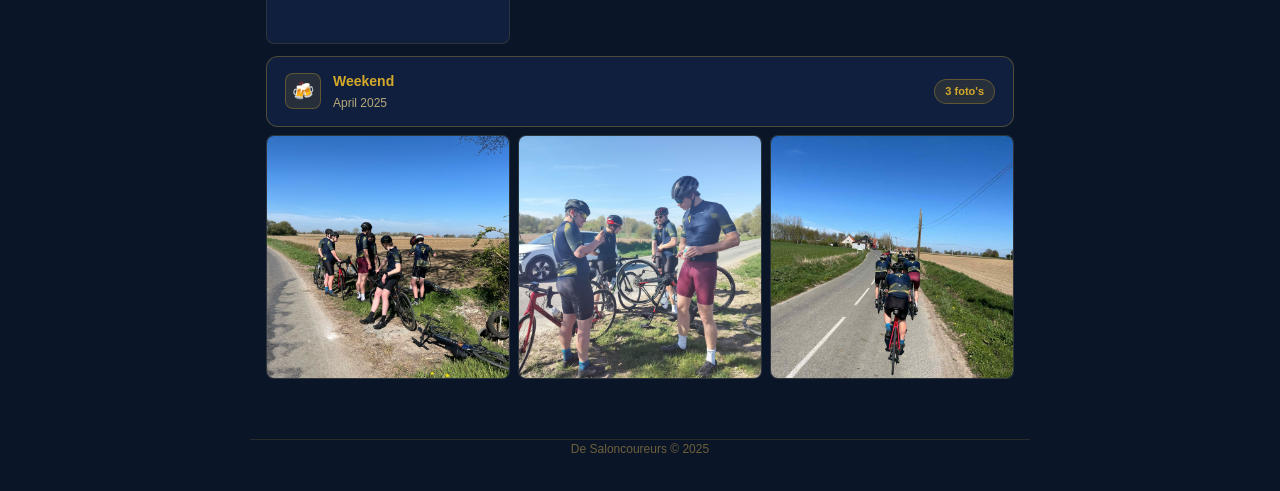
==== commit 3e9b7dc9: "Update galerij.html" ====
--- a/galerij.html
+++ b/galerij.html
@@ -36,14 +36,12 @@
     border-radius: 20px;
     padding: 3px 10px;
   }
-
   .foto-grid {
     display: grid;
     grid-template-columns: repeat(3, 1fr);
     gap: 8px;
   }
   @media (max-width: 480px) { .foto-grid { grid-template-columns: repeat(2, 1fr); } }
-
   .foto-item {
     border-radius: var(--radius-sm);
     overflow: hidden;
@@ -88,8 +86,6 @@
     padding: 4px 6px;
     letter-spacing: .03em;
   }
-
-  /* Lightbox */
   .lightbox {
     display: none;
     position: fixed; inset: 0;
@@ -123,8 +119,7 @@
     top: 50%; transform: translateY(-50%);
     font-size: 28px; color: var(--gold);
     cursor: pointer; background: none; border: none;
-    padding: 8px;
-    opacity: .7;
+    padding: 8px; opacity: .7;
   }
   .lightbox-nav:hover { opacity: 1; }
   .lightbox-prev { left: 16px; }
@@ -149,11 +144,11 @@
     <button class="nav-burger" onclick="toggleMenu()">☰</button>
   </div>
   <div class="nav-mobile" id="mobileMenu">
-   <a href="index.html">Site</a>
-      <a href="leden.html">Leden</a>
-      <a href="statuten.html">Statuten</a>
-      <a href="galerij.html" class="active">Galerij</a>
-      <a href="https://wtc-saloncoureurs.web.app/" target="_blank">Tracker ↗</a>
+    <a href="index.html">Site</a>
+    <a href="leden.html">Leden</a>
+    <a href="statuten.html">Statuten</a>
+    <a href="galerij.html" class="active">Galerij</a>
+    <a href="https://wtc-saloncoureurs.web.app/" target="_blank">Tracker ↗</a>
   </div>
 </nav>
 
@@ -164,103 +159,125 @@
     <p>Herinneringen van onze ritten en events</p>
   </div>
 
-  <!-- ═══════════════════════════════════════════
-       ALBUM 1 — Triathlon Kortrijk
-       Vervang triathlon-1.jpg t/m triathlon-6.jpg
-       door de echte bestandsnamen in fotos/
-  ════════════════════════════════════════════ -->
+  <!-- ALBUM: Triathlon Kortrijk -->
   <div class="album">
     <div class="album-header">
       <div class="album-icon">🏊</div>
       <div class="album-info">
-        <div class="album-titel">Triathlon Kortrijk - 2025</div>
+        <div class="album-titel">Triathlon Kortrijk</div>
         <div class="album-sub">Juni 2025</div>
       </div>
       <div class="album-count">6 foto's</div>
     </div>
     <div class="foto-grid">
-
       <div class="foto-item" onclick="openLight(0, 'triathlon')">
-        <img src="fotos/triathlon-1.jpg" alt="Triathlon Kortrijk - 2025">
-        <div class="foto-overlay"><div class="foto-label">Triathlon Kortrijk - 2025</div></div>
+        <img src="fotos/triathlon-1.jpg" alt="Triathlon Kortrijk 2025">
+        <div class="foto-overlay"><div class="foto-label">Triathlon Kortrijk 2025</div></div>
       </div>
       <div class="foto-item" onclick="openLight(1, 'triathlon')">
-        <img src="fotos/triathlon-2.jpg" alt="Triathlon Kortrijk - 2025">
-        <div class="foto-overlay"><div class="foto-label">Triathlon Kortrijk - 2025</div></div>
+        <img src="fotos/triathlon-2.jpg" alt="Triathlon Kortrijk 2025">
+        <div class="foto-overlay"><div class="foto-label">Triathlon Kortrijk 2025</div></div>
       </div>
       <div class="foto-item" onclick="openLight(2, 'triathlon')">
-        <img src="fotos/triathlon-3.jpg" alt="Triathlon Kortrijk - 2025">
-        <div class="foto-overlay"><div class="foto-label">Triathlon Kortrijk - 2025</div></div>
-      </div>
-      <!-- Winnaarsfoto triathlon-4 -->
+        <img src="fotos/triathlon-3.jpg" alt="Triathlon Kortrijk 2025">
+        <div class="foto-overlay"><div class="foto-label">Triathlon Kortrijk 2025</div></div>
+      </div>
       <div class="foto-item" onclick="openLight(3, 'triathlon')">
-        <img src="fotos/triathlon-4.jpg" alt="Winnaar Triathlon Kortrijk - 2025">
+        <img src="fotos/triathlon-4.jpg" alt="Winnaar Triathlon Kortrijk 2025">
         <div class="foto-winnaar">👑</div>
-        <div class="foto-winnaar-badge">👑 Winnaar — Triathlon Kortrijk - 2025</div>
-        <div class="foto-overlay"><div class="foto-label">Winnaar</div></div>
+        <div class="foto-winnaar-badge">👑 Winnaar — Triathlon Kortrijk</div>
+        <div class="foto-overlay"><div class="foto-label">Winnaar — Triathlon Kortrijk</div></div>
       </div>
       <div class="foto-item" onclick="openLight(4, 'triathlon')">
-        <img src="fotos/triathlon-5.jpg" alt="Triathlon Kortrijk - 2025">
-        <div class="foto-overlay"><div class="foto-label">Triathlon Kortrijk - 2025</div></div>
+        <img src="fotos/triathlon-5.jpg" alt="Triathlon Kortrijk 2025">
+        <div class="foto-overlay"><div class="foto-label">Triathlon Kortrijk 2025</div></div>
       </div>
       <div class="foto-item" onclick="openLight(5, 'triathlon')">
-        <img src="fotos/triathlon-6.jpg" alt="Triathlon Kortrijk - 2025">
-        <div class="foto-overlay"><div class="foto-label">Triathlon Kortrijk - 2025</div></div>
-      </div>
-
-    </div>
-  </div>
-
+        <img src="fotos/triathlon-6.jpg" alt="Triathlon Kortrijk 2025">
+        <div class="foto-overlay"><div class="foto-label">Triathlon Kortrijk 2025</div></div>
+      </div>
+    </div>
+  </div>
+
+  <!-- ALBUM: Tandem Rit -->
   <div class="album">
     <div class="album-header">
       <div class="album-icon">🚴</div>
-      <div class="album-info">Tandem Rit - 2025</div>
+      <div class="album-info">
+        <div class="album-titel">Tandem Rit</div>
         <div class="album-sub">2025</div>
       </div>
       <div class="album-count">5 foto's</div>
     </div>
     <div class="foto-grid">
       <div class="foto-item" onclick="openLight(0, 'tandem')">
-        <img src="fotos/tandem-1.jpg" alt="Tandem Rit - 2025">
-        <div class="foto-overlay"><div class="foto-label">Tandem Rit - 2025</div></div>
+        <img src="fotos/tandem-1.jpg" alt="Tandem Rit 2025">
+        <div class="foto-overlay"><div class="foto-label">Tandem Rit 2025</div></div>
       </div>
       <div class="foto-item" onclick="openLight(1, 'tandem')">
-        <img src="fotos/tandem-2.jpg" alt="Tandem Rit - 2025">
-        <div class="foto-overlay"><div class="foto-label">Tandem Rit - 2025</div></div>
+        <img src="fotos/tandem-2.jpg" alt="Tandem Rit 2025">
+        <div class="foto-overlay"><div class="foto-label">Tandem Rit 2025</div></div>
       </div>
       <div class="foto-item" onclick="openLight(2, 'tandem')">
-        <img src="fotos/tandem-3.jpg" alt="Tandem Rit - 2025">
-        <div class="foto-overlay"><div class="foto-label">Tandem Rit - 2025</div></div>
+        <img src="fotos/tandem-3.jpg" alt="Tandem Rit 2025">
+        <div class="foto-overlay"><div class="foto-label">Tandem Rit 2025</div></div>
       </div>
       <div class="foto-item" onclick="openLight(3, 'tandem')">
-        <img src="fotos/tandem-4.jpg" alt="Ritjes 2025">
-        <div class="foto-overlay"><div class="foto-label">Tandem Rit - 2025</div></div>
+        <img src="fotos/tandem-4.jpg" alt="Tandem Rit 2025">
+        <div class="foto-overlay"><div class="foto-label">Tandem Rit 2025</div></div>
       </div>
       <div class="foto-item" onclick="openLight(4, 'tandem')">
-        <img src="fotos/tandem-5.jpg" alt="Tandem Rit - 2025">
-        <div class="foto-overlay"><div class="foto-label">Tandem Rit - 2025</div></div>
-      </div>
-    </div>
-  </div>
-
+        <img src="fotos/tandem-5.jpg" alt="Tandem Rit 2025">
+        <div class="foto-overlay"><div class="foto-label">Tandem Rit 2025</div></div>
+      </div>
+    </div>
+  </div>
+
+  <!-- ALBUM: Vaderdagrit -->
   <div class="album">
     <div class="album-header">
       <div class="album-icon">👨</div>
       <div class="album-info">
-        <div class="album-titel">Vaderdagrit - 2025</div>
+        <div class="album-titel">Vaderdagrit</div>
         <div class="album-sub">2025</div>
       </div>
       <div class="album-count">1 foto</div>
     </div>
     <div class="foto-grid">
       <div class="foto-item" onclick="openLight(0, 'vaderdag')">
-        <img src="fotos/vaderdagrit-1.jpg" alt="Vaderdagrit - 2025">
-        <div class="foto-overlay"><div class="foto-label">Vaderdagrit - 2025</div></div>
-      </div>
-    </div>
-  </div>
-
-</div><!-- /page -->
+        <img src="fotos/vaderdagrit-1.jpg" alt="Vaderdagrit 2025">
+        <div class="foto-overlay"><div class="foto-label">Vaderdagrit 2025</div></div>
+      </div>
+    </div>
+  </div>
+
+  <!-- ALBUM: Weekend -->
+  <div class="album">
+    <div class="album-header">
+      <div class="album-icon">🍻</div>
+      <div class="album-info">
+        <div class="album-titel">Weekend</div>
+        <div class="album-sub">April 2025</div>
+      </div>
+      <div class="album-count">3 foto's</div>
+    </div>
+    <div class="foto-grid">
+      <div class="foto-item" onclick="openLight(0, 'weekend')">
+        <img src="fotos/weekend2025-1.jpg" alt="Weekend 2025">
+        <div class="foto-overlay"><div class="foto-label">Weekend 2025</div></div>
+      </div>
+      <div class="foto-item" onclick="openLight(1, 'weekend')">
+        <img src="fotos/weekend2025-2.jpg" alt="Weekend 2025">
+        <div class="foto-overlay"><div class="foto-label">Weekend 2025</div></div>
+      </div>
+      <div class="foto-item" onclick="openLight(2, 'weekend')">
+        <img src="fotos/weekend2025-3.jpg" alt="Weekend 2025">
+        <div class="foto-overlay"><div class="foto-label">Weekend 2025</div></div>
+      </div>
+    </div>
+  </div>
+
+</div>
 
 <!-- Lightbox -->
 <div class="lightbox" id="lightbox" onclick="closeLight(event)">
@@ -282,22 +299,27 @@
 
 const albums = {
   triathlon: [
-    { src: 'fotos/triathlon-1.jpg', cap: 'Triathlon Kortrijk' },
-    { src: 'fotos/triathlon-2.jpg', cap: 'Triathlon Kortrijk' },
-    { src: 'fotos/triathlon-3.jpg', cap: 'Triathlon Kortrijk' },
+    { src: 'fotos/triathlon-1.jpg', cap: 'Triathlon Kortrijk 2025' },
+    { src: 'fotos/triathlon-2.jpg', cap: 'Triathlon Kortrijk 2025' },
+    { src: 'fotos/triathlon-3.jpg', cap: 'Triathlon Kortrijk 2025' },
     { src: 'fotos/triathlon-4.jpg', cap: '👑 Winnaar — Triathlon Kortrijk' },
-    { src: 'fotos/triathlon-5.jpg', cap: 'Triathlon Kortrijk' },
-    { src: 'fotos/triathlon-6.jpg', cap: 'Triathlon Kortrijk' },
+    { src: 'fotos/triathlon-5.jpg', cap: 'Triathlon Kortrijk 2025' },
+    { src: 'fotos/triathlon-6.jpg', cap: 'Triathlon Kortrijk 2025' },
   ],
   tandem: [
-    { src: 'fotos/tandem-1.jpg', cap: 'De vele ritjes 2025' },
-    { src: 'fotos/tandem-2.jpg', cap: 'De vele ritjes 2025' },
-    { src: 'fotos/tandem-3.jpg', cap: 'De vele ritjes 2025' },
-    { src: 'fotos/tandem-4.jpg', cap: 'De vele ritjes 2025' },
-    { src: 'fotos/tandem-5.jpg', cap: 'De vele ritjes 2025' },
+    { src: 'fotos/tandem-1.jpg', cap: 'Tandem Rit 2025' },
+    { src: 'fotos/tandem-2.jpg', cap: 'Tandem Rit 2025' },
+    { src: 'fotos/tandem-3.jpg', cap: 'Tandem Rit 2025' },
+    { src: 'fotos/tandem-4.jpg', cap: 'Tandem Rit 2025' },
+    { src: 'fotos/tandem-5.jpg', cap: 'Tandem Rit 2025' },
   ],
   vaderdag: [
     { src: 'fotos/vaderdagrit-1.jpg', cap: 'Vaderdagrit 2025' },
+  ],
+  weekend: [
+    { src: 'fotos/weekend2025-1.jpg', cap: 'Weekend 2025' },
+    { src: 'fotos/weekend2025-2.jpg', cap: 'Weekend 2025' },
+    { src: 'fotos/weekend2025-3.jpg', cap: 'Weekend 2025' },
   ],
 };
 
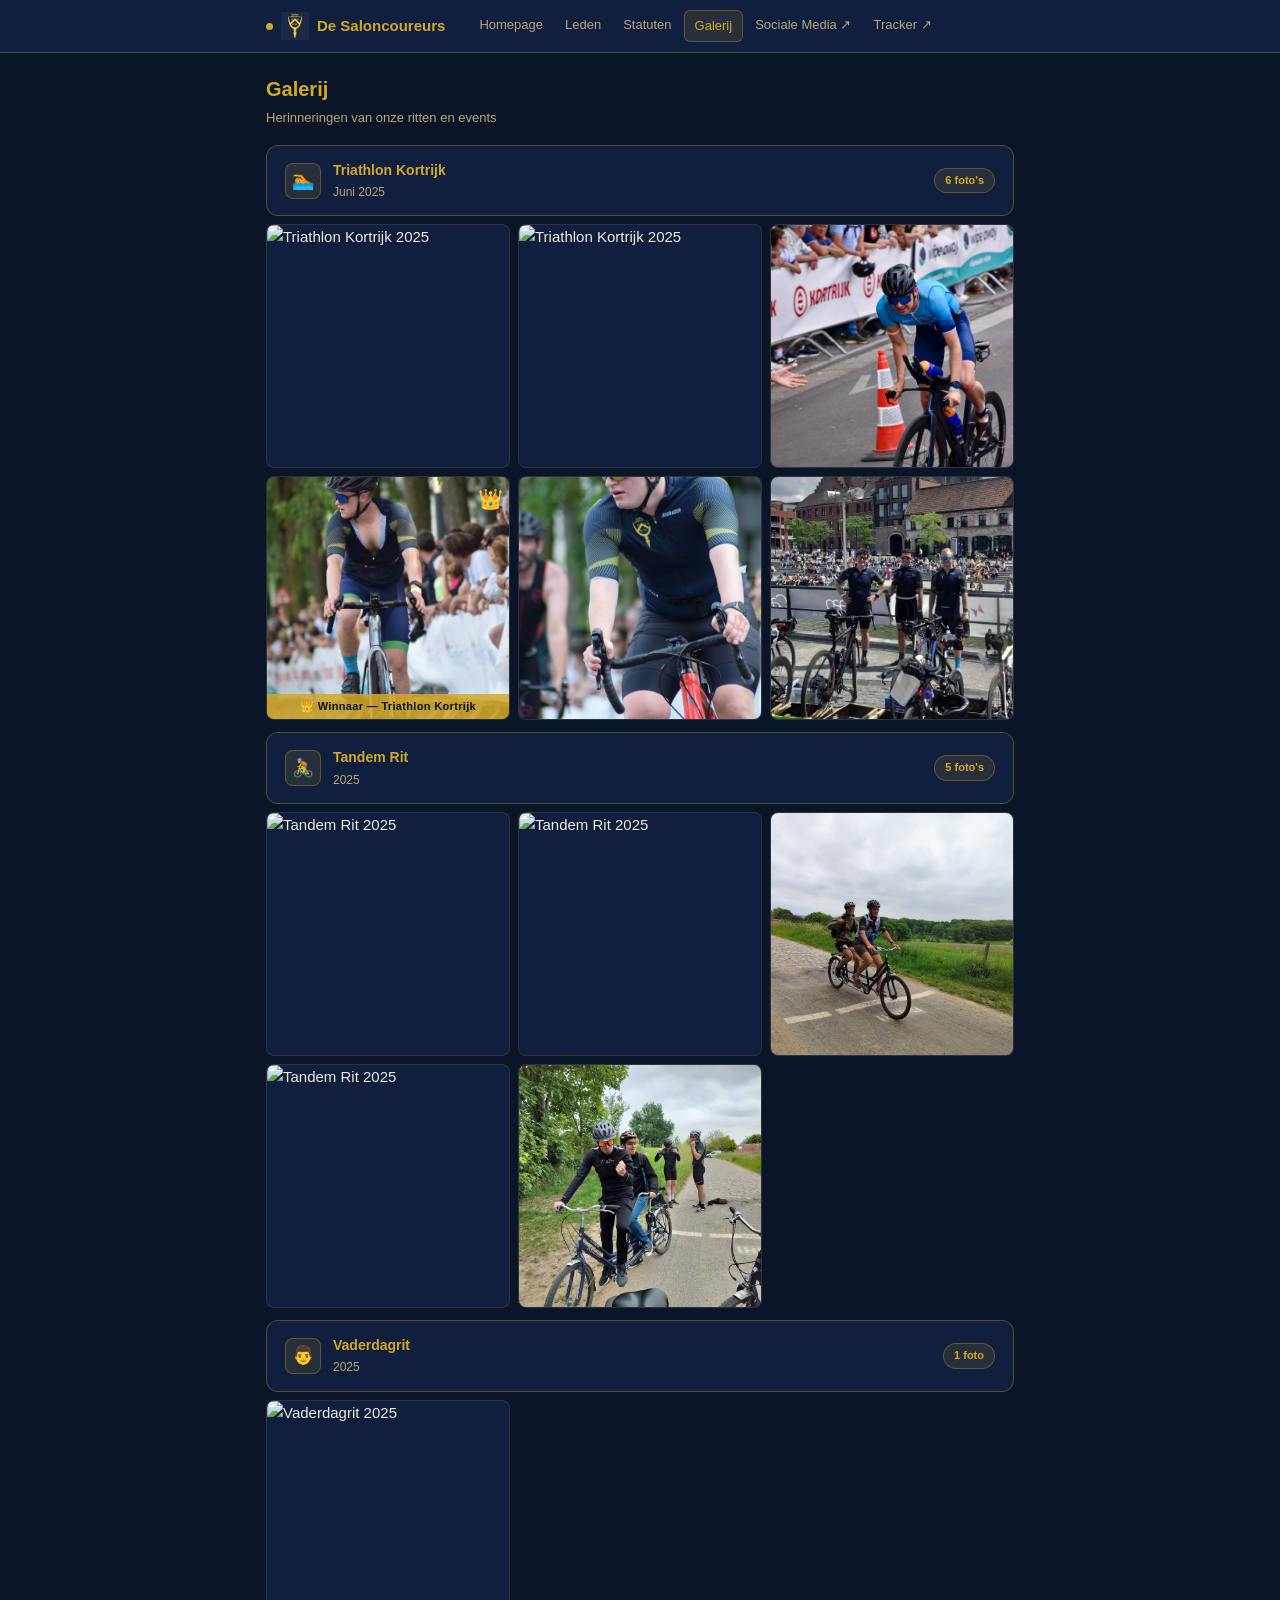
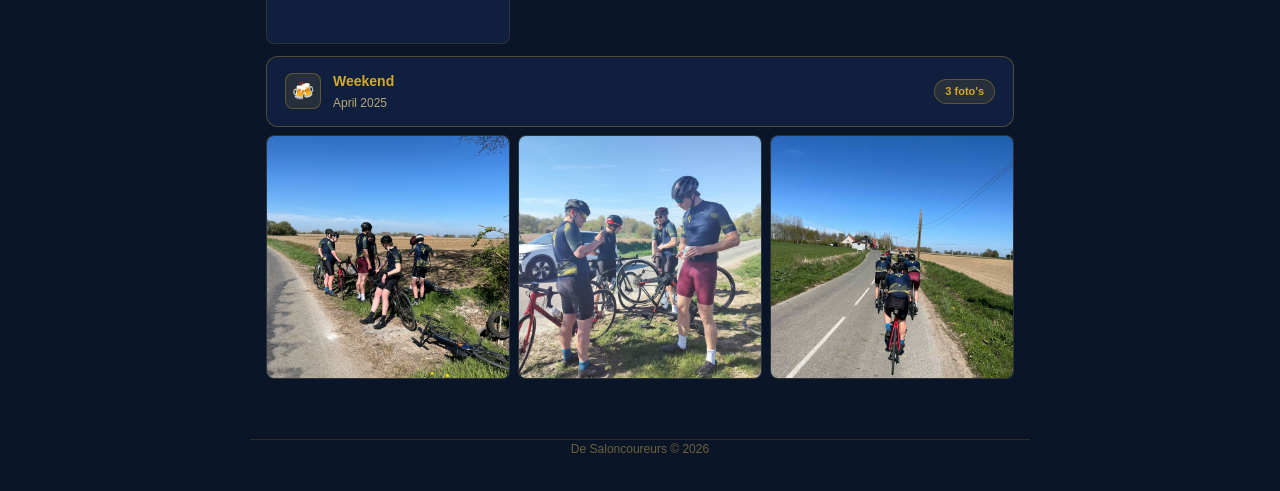
==== commit 6e67d2e8: "Update galerij.html" ====
--- a/galerij.html
+++ b/galerij.html
@@ -135,19 +135,21 @@
       De Saloncoureurs
     </a>
     <div class="nav-links">
-      <a href="index.html">Site</a>
+      <a href="index.html">Homepage</a>
       <a href="leden.html">Leden</a>
       <a href="statuten.html">Statuten</a>
       <a href="galerij.html" class="active">Galerij</a>
+      <a href="https://www.instagram.com/wtcsaloncoureurs/" target="_blank">Sociale Media ↗</a>
       <a href="https://wtc-saloncoureurs.web.app/" target="_blank">Tracker ↗</a>
     </div>
     <button class="nav-burger" onclick="toggleMenu()">☰</button>
   </div>
   <div class="nav-mobile" id="mobileMenu">
-    <a href="index.html">Site</a>
+    <a href="index.html">Homepage</a>
     <a href="leden.html">Leden</a>
     <a href="statuten.html">Statuten</a>
     <a href="galerij.html" class="active">Galerij</a>
+    <a href="https://www.instagram.com/wtcsaloncoureurs/" target="_blank">Sociale Media ↗</a>
     <a href="https://wtc-saloncoureurs.web.app/" target="_blank">Tracker ↗</a>
   </div>
 </nav>
@@ -289,7 +291,7 @@
 </div>
 
 <footer class="site-footer" style="max-width:780px;margin:0 auto;padding:0 16px 32px">
-  De Saloncoureurs &copy; 2025
+  De Saloncoureurs &copy; 2026
 </footer>
 
 <script>
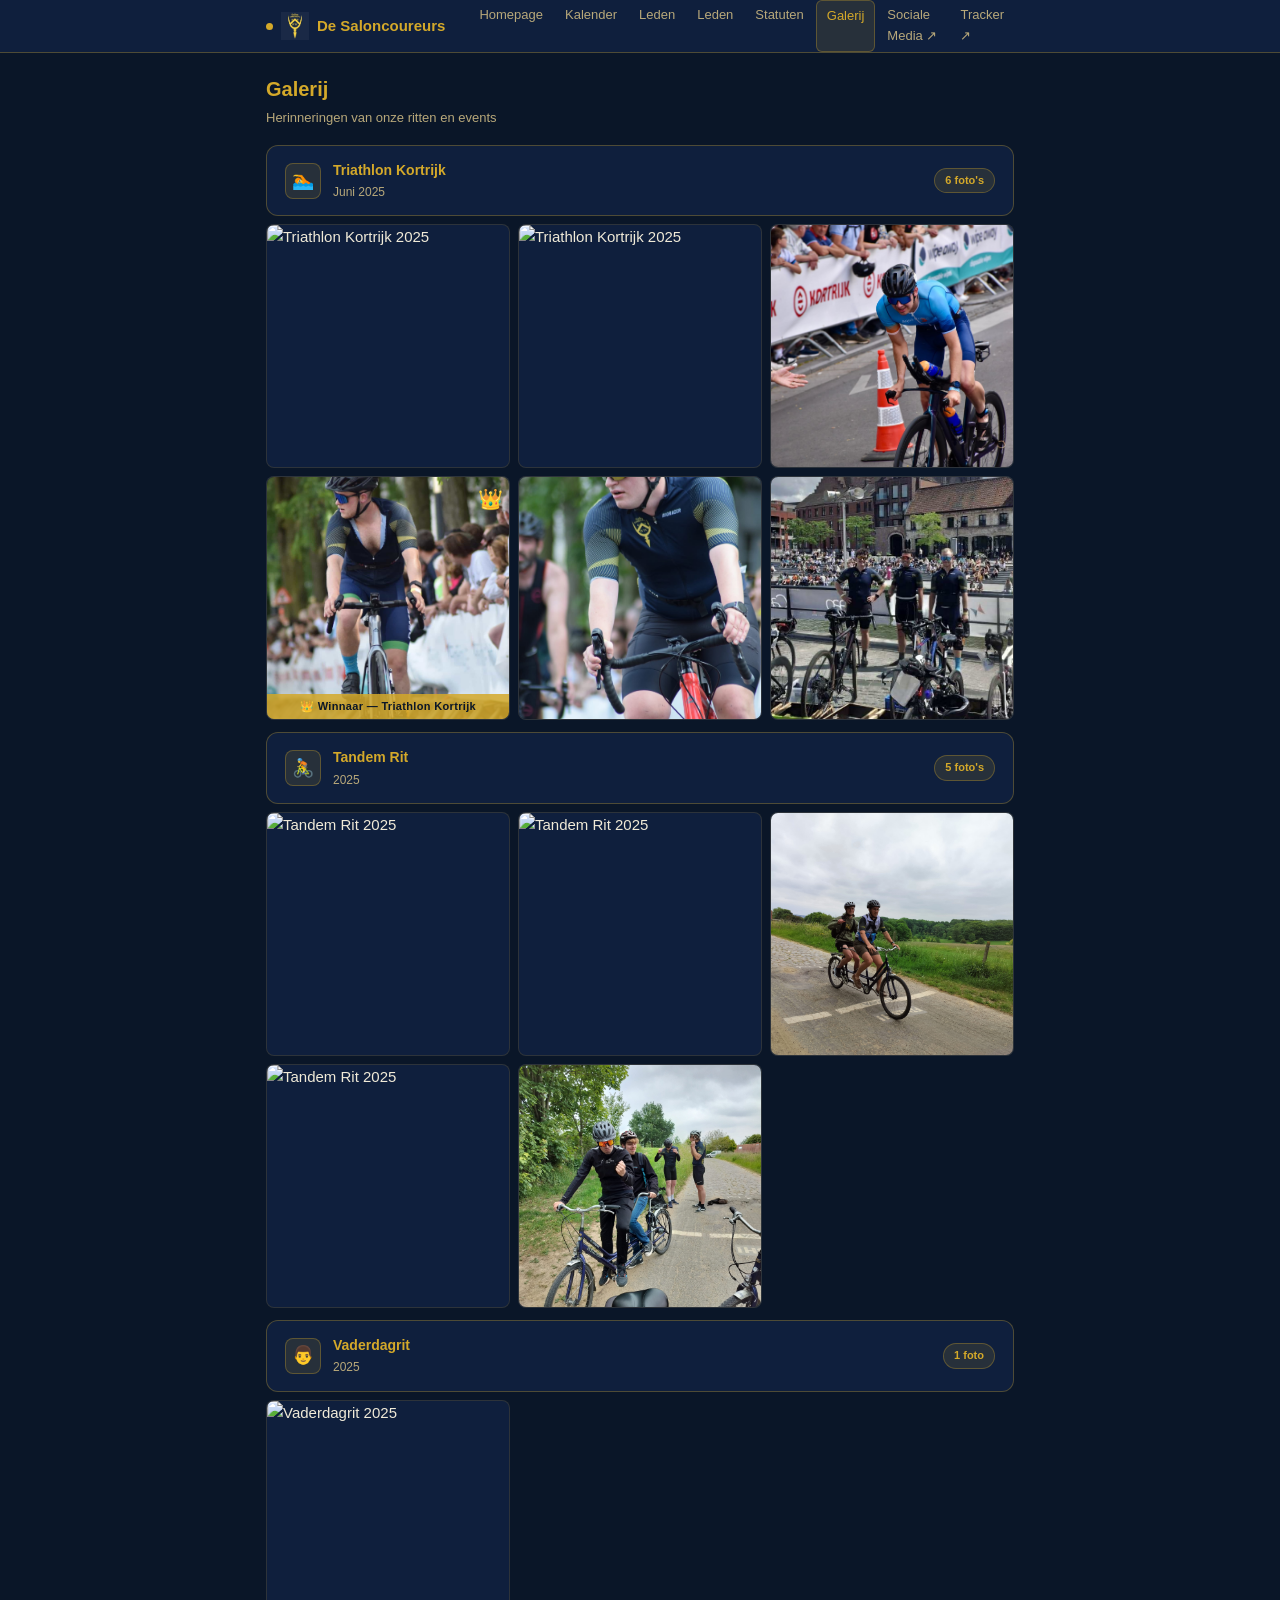
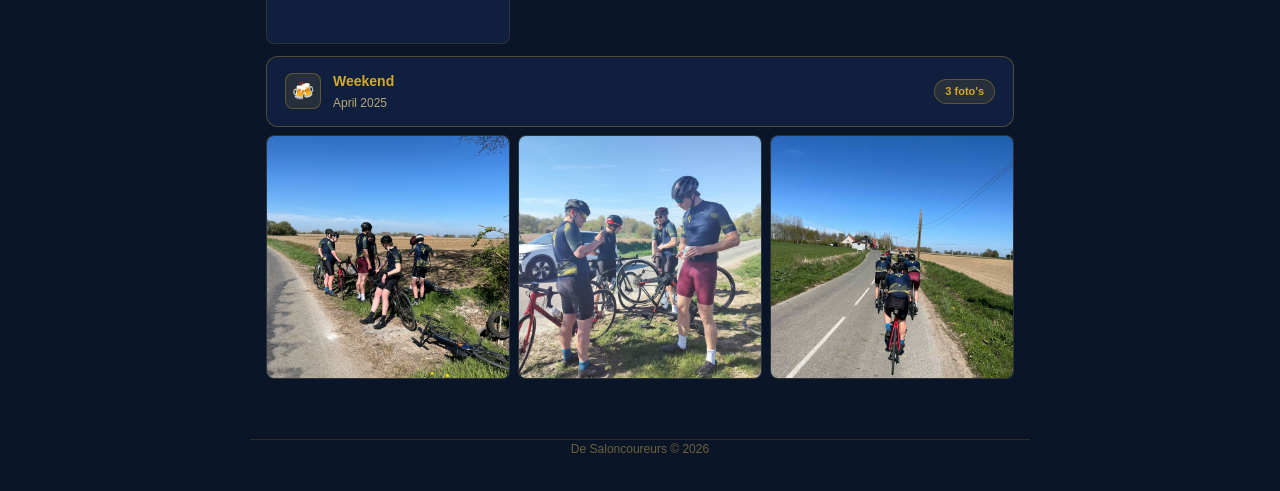
==== commit a4991e03: "Update galerij.html" ====
--- a/galerij.html
+++ b/galerij.html
@@ -136,6 +136,7 @@
     </a>
     <div class="nav-links">
       <a href="index.html">Homepage</a>
+      <a href="kalender.html">Kalender</a> <a href="leden.html">Leden</a>
       <a href="leden.html">Leden</a>
       <a href="statuten.html">Statuten</a>
       <a href="galerij.html" class="active">Galerij</a>
@@ -146,6 +147,7 @@
   </div>
   <div class="nav-mobile" id="mobileMenu">
     <a href="index.html">Homepage</a>
+    <a href="kalender.html">Kalender</a> <a href="leden.html">Leden</a>
     <a href="leden.html">Leden</a>
     <a href="statuten.html">Statuten</a>
     <a href="galerij.html" class="active">Galerij</a>
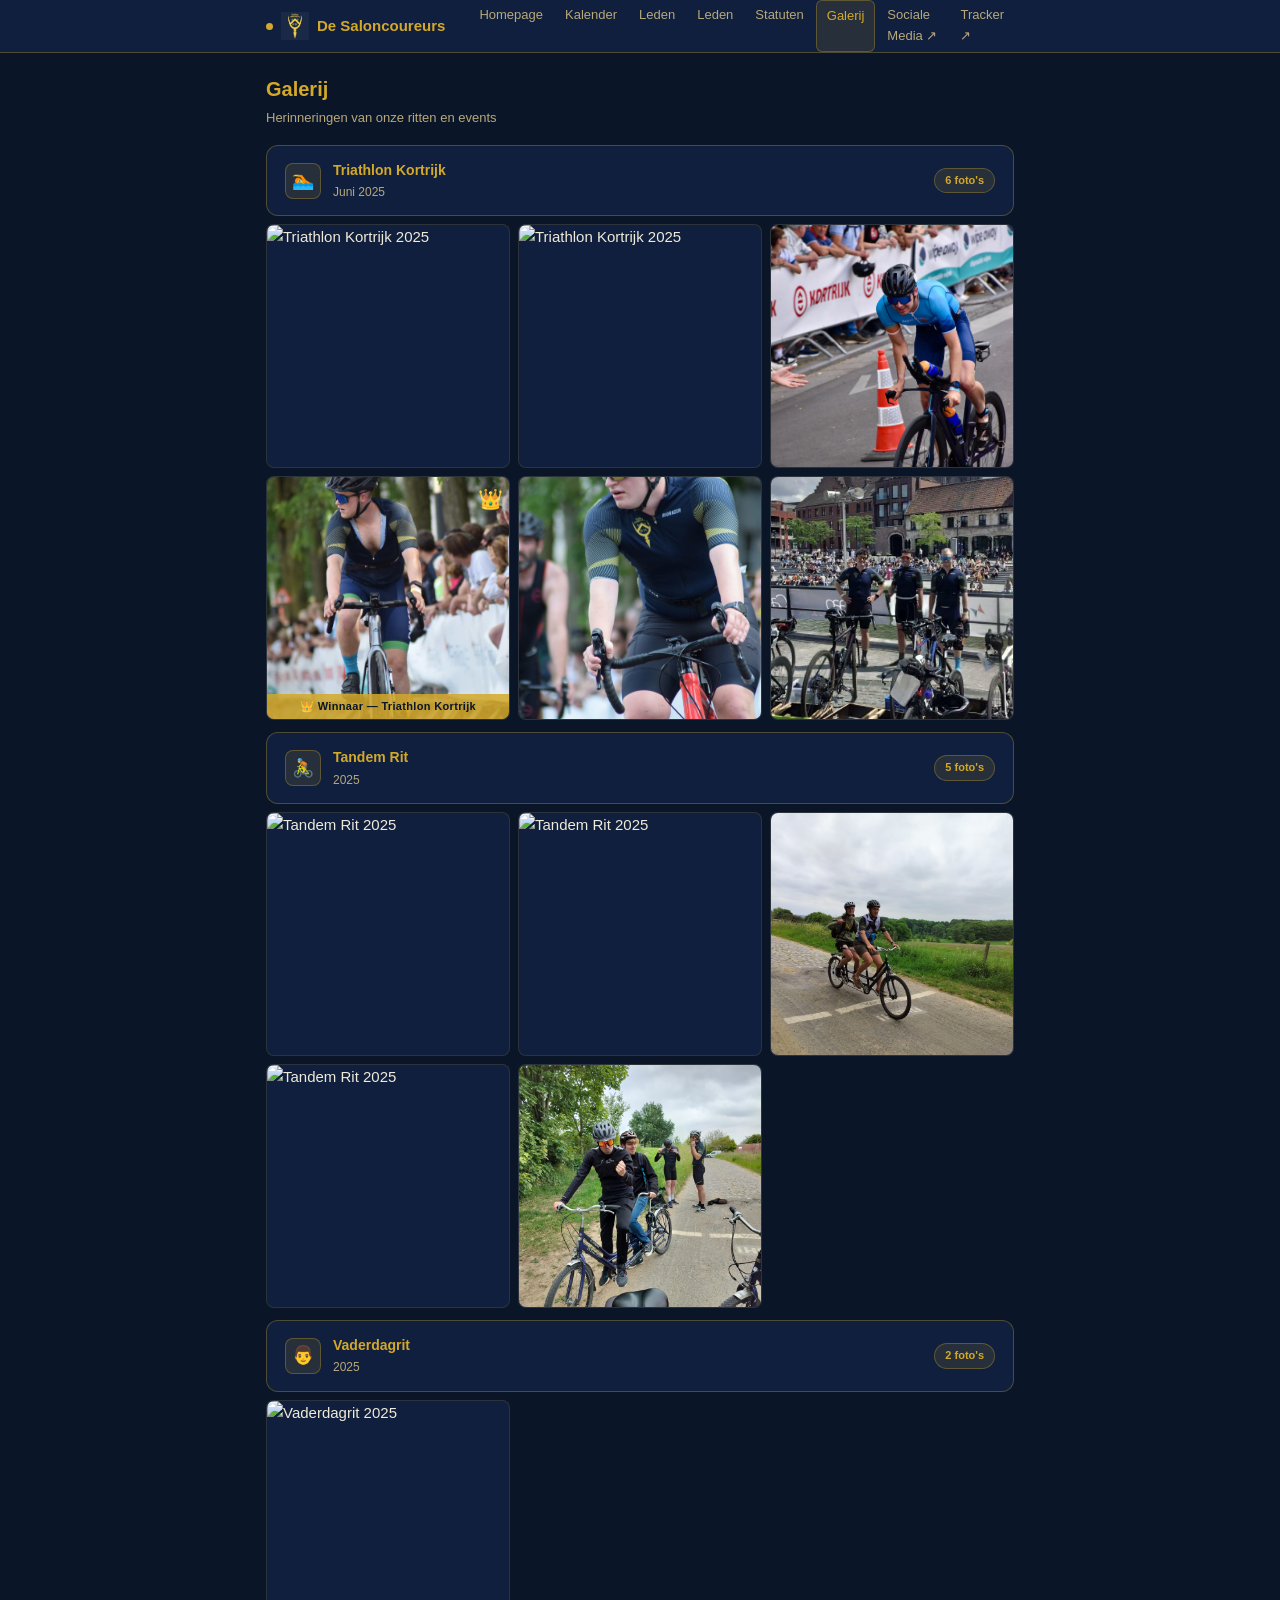
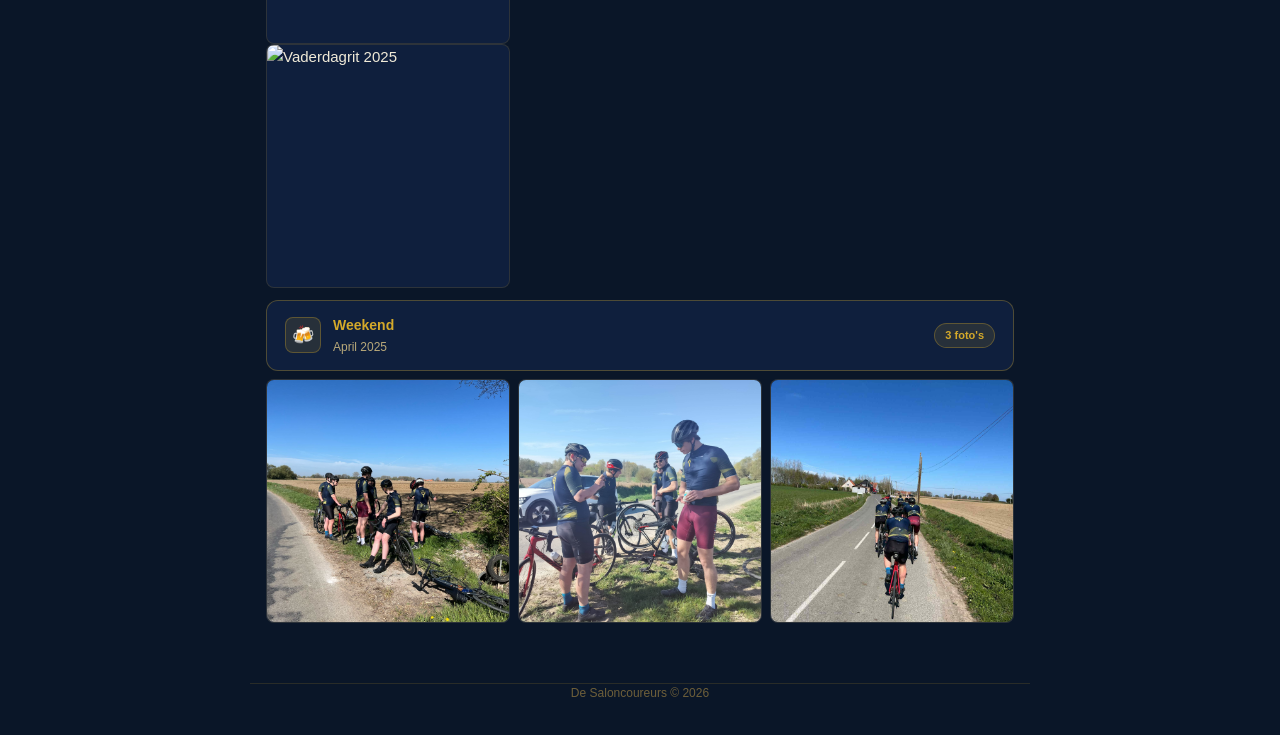
==== commit e53ab1cb: "Update galerij.html" ====
--- a/galerij.html
+++ b/galerij.html
@@ -245,12 +245,18 @@
         <div class="album-titel">Vaderdagrit</div>
         <div class="album-sub">2025</div>
       </div>
-      <div class="album-count">1 foto</div>
+      <div class="album-count">2 foto's</div>
     </div>
     <div class="foto-grid">
       <div class="foto-item" onclick="openLight(0, 'vaderdag')">
         <img src="fotos/vaderdagrit-1.jpg" alt="Vaderdagrit 2025">
         <div class="foto-overlay"><div class="foto-label">Vaderdagrit 2025</div></div>
+      </div>
+    </div>
+        <div class="foto-grid">
+      <div class="foto-item" onclick="openLight(0, 'vaderdag')">
+        <img src="fotos/vaderdagrit-2.jpg" alt="Vaderdagrit 2025">
+        <div class="foto-overlay"><div class="foto-label">Vaderdagrit 2025 nabespreking</div></div>
       </div>
     </div>
   </div>
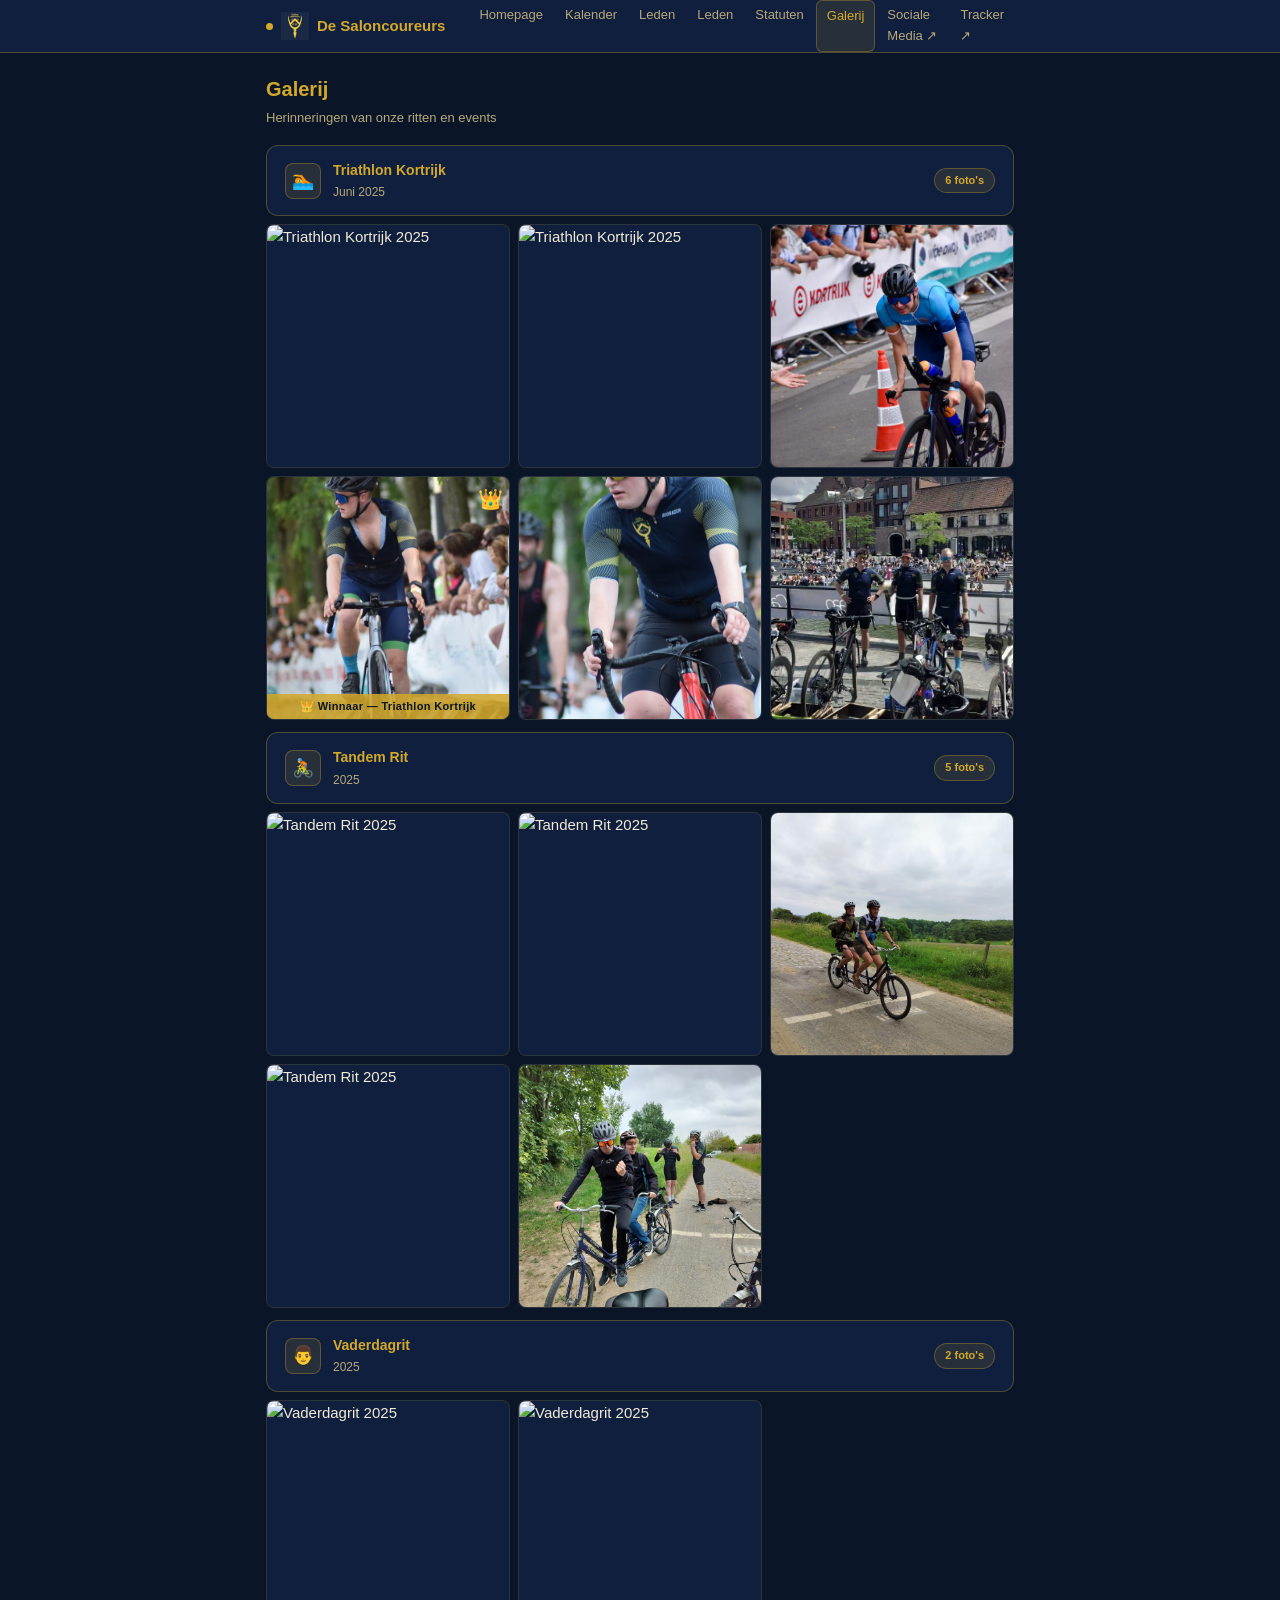
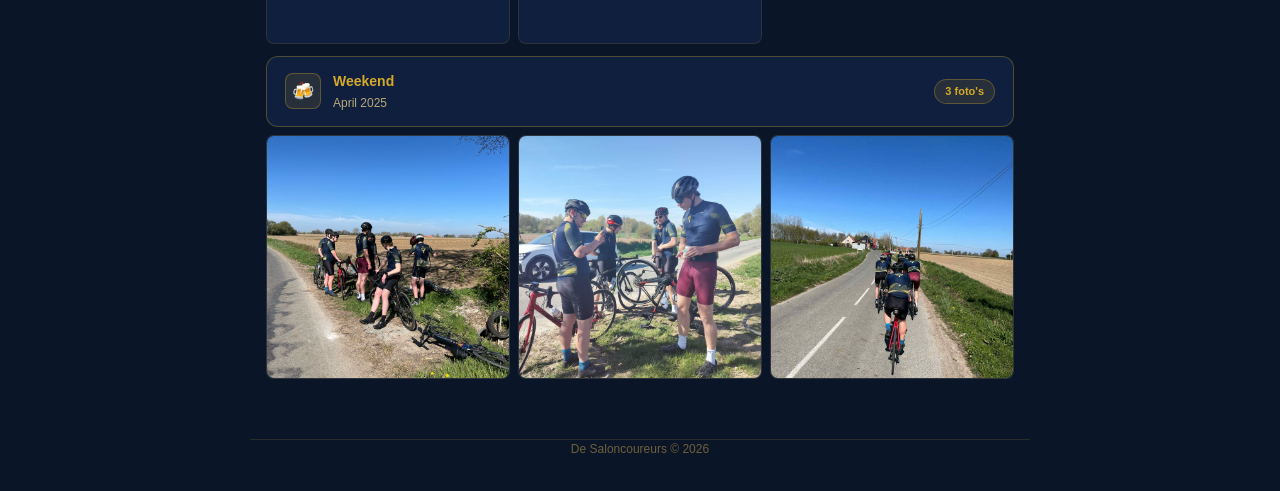
==== commit c9b01a04: "Update galerij.html" ====
--- a/galerij.html
+++ b/galerij.html
@@ -238,28 +238,26 @@
   </div>
 
   <!-- ALBUM: Vaderdagrit -->
-  <div class="album">
-    <div class="album-header">
-      <div class="album-icon">👨</div>
-      <div class="album-info">
-        <div class="album-titel">Vaderdagrit</div>
-        <div class="album-sub">2025</div>
-      </div>
-      <div class="album-count">2 foto's</div>
-    </div>
-    <div class="foto-grid">
-      <div class="foto-item" onclick="openLight(0, 'vaderdag')">
-        <img src="fotos/vaderdagrit-1.jpg" alt="Vaderdagrit 2025">
-        <div class="foto-overlay"><div class="foto-label">Vaderdagrit 2025</div></div>
-      </div>
-    </div>
-        <div class="foto-grid">
-      <div class="foto-item" onclick="openLight(0, 'vaderdag')">
-        <img src="fotos/vaderdagrit-2.jpg" alt="Vaderdagrit 2025">
-        <div class="foto-overlay"><div class="foto-label">Vaderdagrit 2025 nabespreking</div></div>
-      </div>
-    </div>
-  </div>
+<div class="album">
+  <div class="album-header">
+    <div class="album-icon">👨</div>
+    <div class="album-info">
+      <div class="album-titel">Vaderdagrit</div>
+      <div class="album-sub">2025</div>
+    </div>
+    <div class="album-count">2 foto's</div>
+  </div>
+  <div class="foto-grid">
+    <div class="foto-item" onclick="openLight(0, 'vaderdag')">
+      <img src="fotos/vaderdagrit-1.jpg" alt="Vaderdagrit 2025">
+      <div class="foto-overlay"><div class="foto-label">Vaderdagrit 2025</div></div>
+    </div>
+    <div class="foto-item" onclick="openLight(1, 'vaderdag')">
+      <img src="fotos/vaderdagrit-2.jpg" alt="Vaderdagrit 2025">
+      <div class="foto-overlay"><div class="foto-label">Vaderdagrit 2025 nabespreking</div></div>
+    </div>
+  </div>
+</div>
 
   <!-- ALBUM: Weekend -->
   <div class="album">
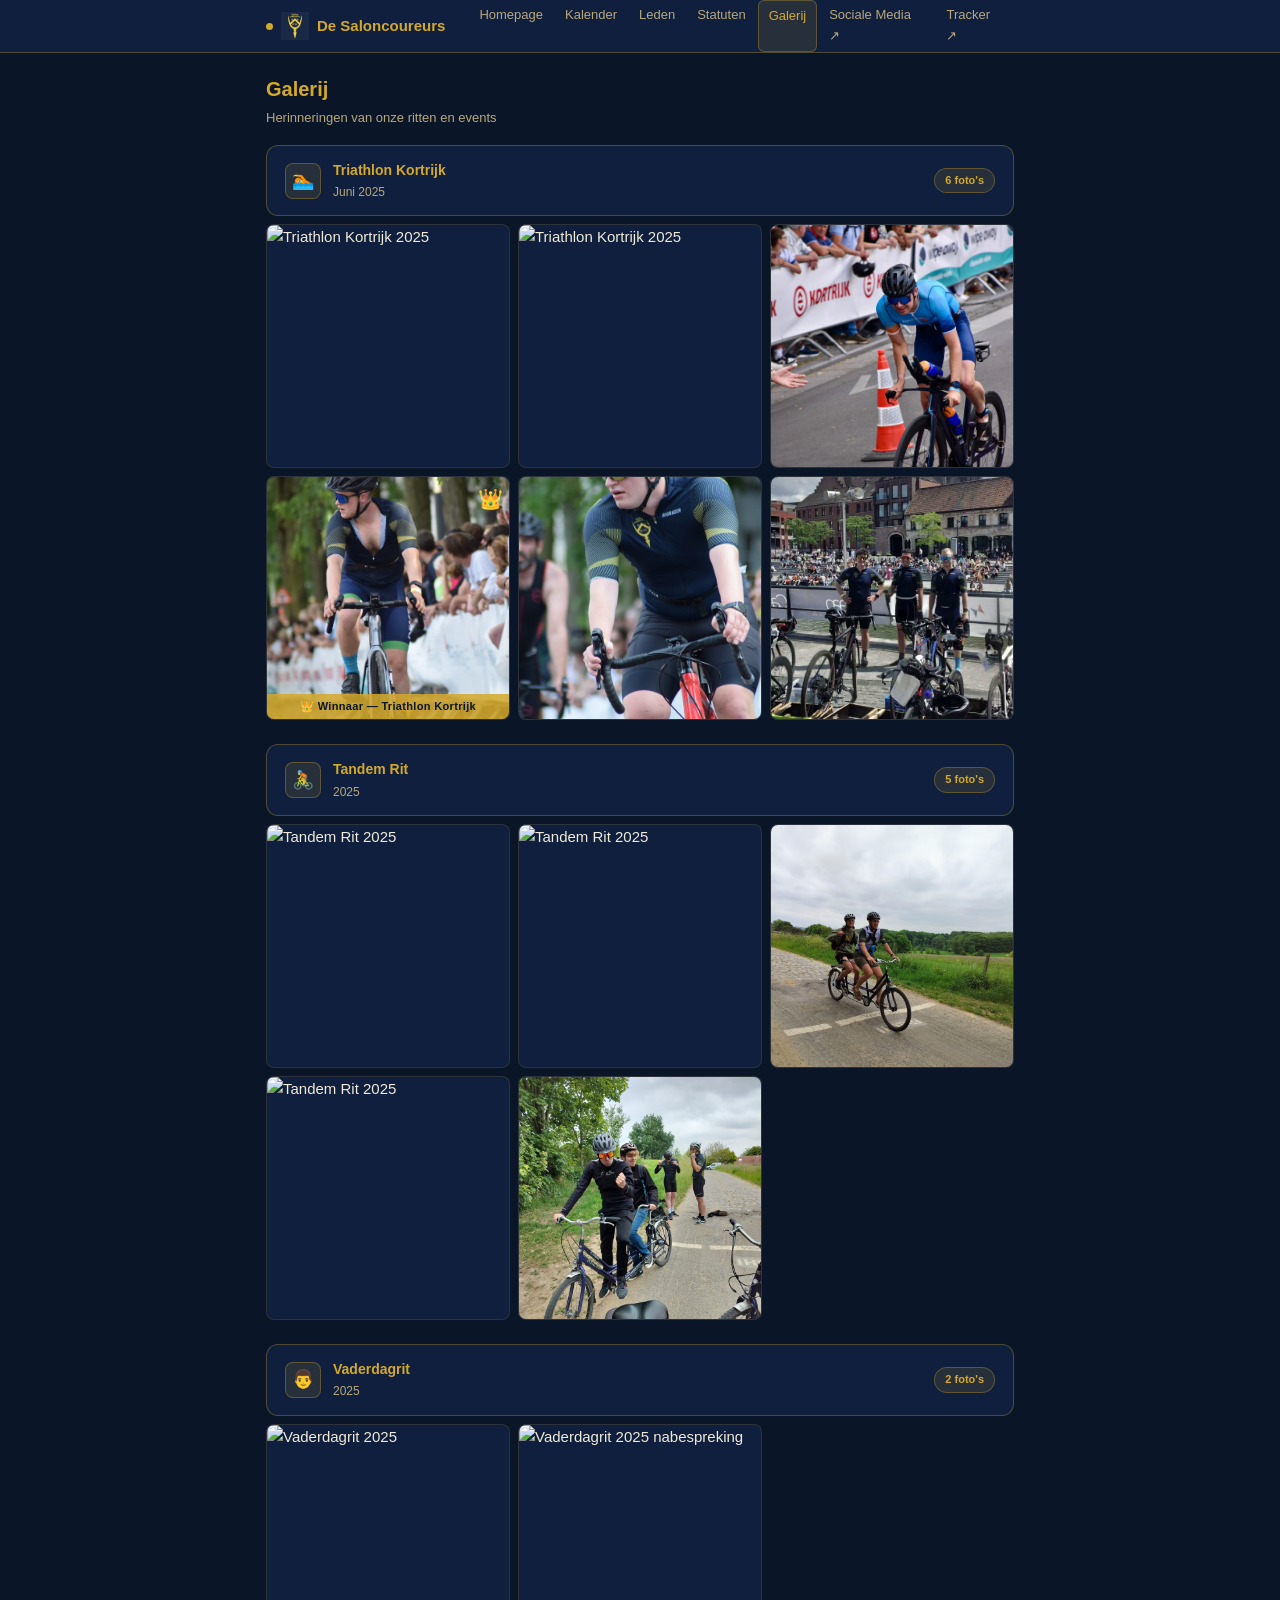
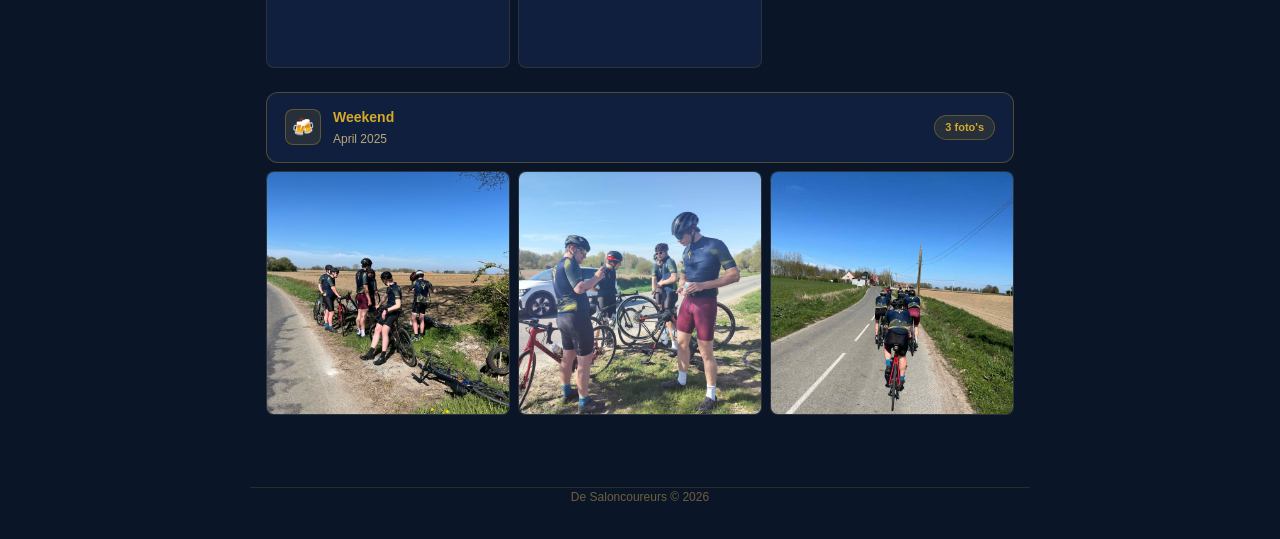
==== commit 1e68e100: "Update galerij.html" ====
--- a/galerij.html
+++ b/galerij.html
@@ -6,7 +6,7 @@
 <title>De Saloncoureurs — Galerij</title>
 <link rel="stylesheet" href="stijl.css">
 <style>
-  .album { margin-bottom: 12px; }
+  .album { margin-bottom: 24px; }
   .album-header {
     display: flex;
     align-items: center;
@@ -120,6 +120,7 @@
     font-size: 28px; color: var(--gold);
     cursor: pointer; background: none; border: none;
     padding: 8px; opacity: .7;
+    user-select: none;
   }
   .lightbox-nav:hover { opacity: 1; }
   .lightbox-prev { left: 16px; }
@@ -136,7 +137,7 @@
     </a>
     <div class="nav-links">
       <a href="index.html">Homepage</a>
-      <a href="kalender.html">Kalender</a> <a href="leden.html">Leden</a>
+      <a href="kalender.html">Kalender</a>
       <a href="leden.html">Leden</a>
       <a href="statuten.html">Statuten</a>
       <a href="galerij.html" class="active">Galerij</a>
@@ -147,7 +148,7 @@
   </div>
   <div class="nav-mobile" id="mobileMenu">
     <a href="index.html">Homepage</a>
-    <a href="kalender.html">Kalender</a> <a href="leden.html">Leden</a>
+    <a href="kalender.html">Kalender</a>
     <a href="leden.html">Leden</a>
     <a href="statuten.html">Statuten</a>
     <a href="galerij.html" class="active">Galerij</a>
@@ -163,7 +164,6 @@
     <p>Herinneringen van onze ritten en events</p>
   </div>
 
-  <!-- ALBUM: Triathlon Kortrijk -->
   <div class="album">
     <div class="album-header">
       <div class="album-icon">🏊</div>
@@ -203,7 +203,6 @@
     </div>
   </div>
 
-  <!-- ALBUM: Tandem Rit -->
   <div class="album">
     <div class="album-header">
       <div class="album-icon">🚴</div>
@@ -237,29 +236,27 @@
     </div>
   </div>
 
-  <!-- ALBUM: Vaderdagrit -->
-<div class="album">
-  <div class="album-header">
-    <div class="album-icon">👨</div>
-    <div class="album-info">
-      <div class="album-titel">Vaderdagrit</div>
-      <div class="album-sub">2025</div>
-    </div>
-    <div class="album-count">2 foto's</div>
-  </div>
-  <div class="foto-grid">
-    <div class="foto-item" onclick="openLight(0, 'vaderdag')">
-      <img src="fotos/vaderdagrit-1.jpg" alt="Vaderdagrit 2025">
-      <div class="foto-overlay"><div class="foto-label">Vaderdagrit 2025</div></div>
-    </div>
-    <div class="foto-item" onclick="openLight(1, 'vaderdag')">
-      <img src="fotos/vaderdagrit-2.jpg" alt="Vaderdagrit 2025">
-      <div class="foto-overlay"><div class="foto-label">Vaderdagrit 2025 nabespreking</div></div>
-    </div>
-  </div>
-</div>
-
-  <!-- ALBUM: Weekend -->
+  <div class="album">
+    <div class="album-header">
+      <div class="album-icon">👨</div>
+      <div class="album-info">
+        <div class="album-titel">Vaderdagrit</div>
+        <div class="album-sub">2025</div>
+      </div>
+      <div class="album-count">2 foto's</div>
+    </div>
+    <div class="foto-grid">
+      <div class="foto-item" onclick="openLight(0, 'vaderdag')">
+        <img src="fotos/vaderdagrit-1.jpg" alt="Vaderdagrit 2025">
+        <div class="foto-overlay"><div class="foto-label">Vaderdagrit 2025</div></div>
+      </div>
+      <div class="foto-item" onclick="openLight(1, 'vaderdag')">
+        <img src="fotos/vaderdagrit-2.jpg" alt="Vaderdagrit 2025 nabespreking">
+        <div class="foto-overlay"><div class="foto-label">Vaderdagrit 2025 nabespreking</div></div>
+      </div>
+    </div>
+  </div>
+
   <div class="album">
     <div class="album-header">
       <div class="album-icon">🍻</div>
@@ -287,7 +284,6 @@
 
 </div>
 
-<!-- Lightbox -->
 <div class="lightbox" id="lightbox" onclick="closeLight(event)">
   <button class="lightbox-close" onclick="closeLight()">✕</button>
   <button class="lightbox-nav lightbox-prev" onclick="navLight(-1, event)">‹</button>
@@ -305,6 +301,7 @@
   document.getElementById('mobileMenu').classList.toggle('open');
 }
 
+// Hier staan de bronnen voor de lightbox
 const albums = {
   triathlon: [
     { src: 'fotos/triathlon-1.jpg', cap: 'Triathlon Kortrijk 2025' },
@@ -323,6 +320,7 @@
   ],
   vaderdag: [
     { src: 'fotos/vaderdagrit-1.jpg', cap: 'Vaderdagrit 2025' },
+    { src: 'fotos/vaderdagrit-2.jpg', cap: 'Vaderdagrit 2025 nabespreking' },
   ],
   weekend: [
     { src: 'fotos/weekend2025-1.jpg', cap: 'Weekend 2025' },
@@ -334,7 +332,8 @@
 let curAlbum = '', curIdx = 0;
 
 function openLight(idx, album) {
-  curAlbum = album; curIdx = idx;
+  curAlbum = album; 
+  curIdx = idx;
   const item = albums[album][idx];
   document.getElementById('lightbox-img').src = item.src;
   document.getElementById('lightbox-caption').textContent = item.cap;
@@ -342,22 +341,27 @@
 }
 
 function closeLight(e) {
+  // Sluit alleen als op de achtergrond of de sluitknop wordt geklikt
   if (e && e.target !== document.getElementById('lightbox') && !e.target.classList.contains('lightbox-close')) return;
   document.getElementById('lightbox').classList.remove('open');
 }
 
 function navLight(dir, e) {
-  e.stopPropagation();
+  if (e) e.stopPropagation();
   const arr = albums[curAlbum];
   curIdx = (curIdx + dir + arr.length) % arr.length;
   document.getElementById('lightbox-img').src = arr[curIdx].src;
   document.getElementById('lightbox-caption').textContent = arr[curIdx].cap;
 }
 
+// Toetsenbord ondersteuning
 document.addEventListener('keydown', e => {
-  if (e.key === 'Escape') document.getElementById('lightbox').classList.remove('open');
-  if (e.key === 'ArrowRight') navLight(1, { stopPropagation: () => {} });
-  if (e.key === 'ArrowLeft')  navLight(-1, { stopPropagation: () => {} });
+  const lb = document.getElementById('lightbox');
+  if (!lb.classList.contains('open')) return;
+
+  if (e.key === 'Escape') lb.classList.remove('open');
+  if (e.key === 'ArrowRight') navLight(1);
+  if (e.key === 'ArrowLeft')  navLight(-1);
 });
 </script>
 </body>
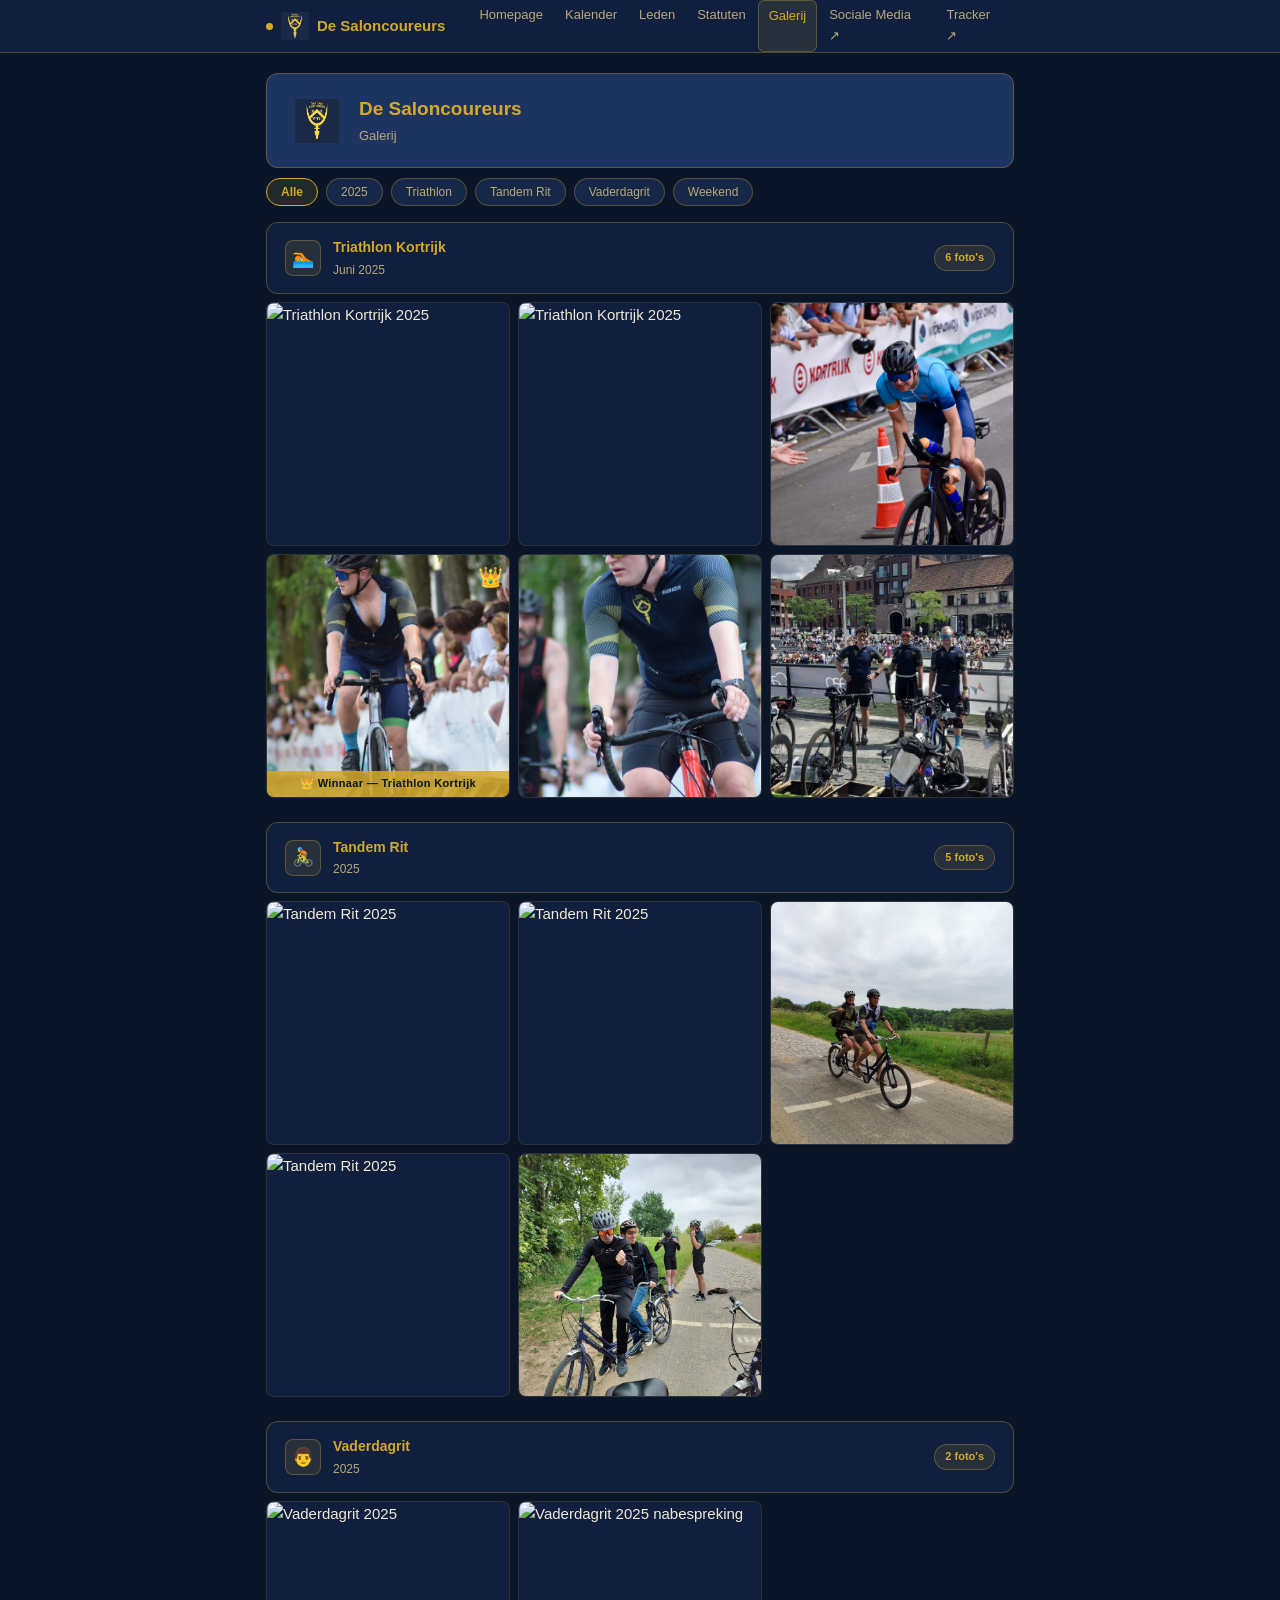
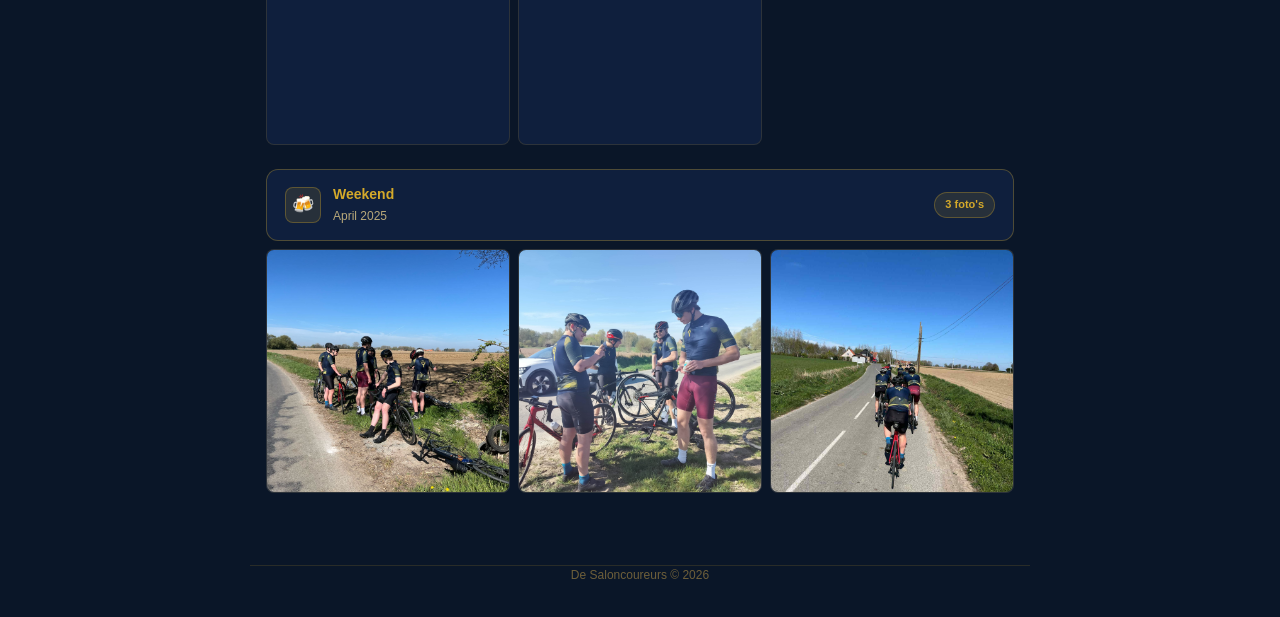
==== commit dc6c7940: "Update galerij.html" ====
--- a/galerij.html
+++ b/galerij.html
@@ -6,7 +6,31 @@
 <title>De Saloncoureurs — Galerij</title>
 <link rel="stylesheet" href="stijl.css">
 <style>
+  /* Filter balk */
+  .filter-bar {
+    display: flex;
+    gap: 8px;
+    flex-wrap: wrap;
+    margin-bottom: 16px;
+  }
+  .filter-btn {
+    font-size: 12px;
+    font-weight: 500;
+    padding: 6px 14px;
+    border-radius: 20px;
+    border: 0.5px solid var(--border2);
+    background: var(--surface);
+    color: var(--text2);
+    cursor: pointer;
+    font-family: inherit;
+    transition: background .15s, color .15s;
+  }
+  .filter-btn:hover { background: var(--gold-pale); color: var(--gold); }
+  .filter-btn.active { background: var(--gold-pale); color: var(--gold); border-color: var(--gold); font-weight: 600; }
+
   .album { margin-bottom: 24px; }
+  .album[data-hidden="true"] { display: none; }
+
   .album-header {
     display: flex;
     align-items: center;
@@ -36,12 +60,14 @@
     border-radius: 20px;
     padding: 3px 10px;
   }
+
   .foto-grid {
     display: grid;
     grid-template-columns: repeat(3, 1fr);
     gap: 8px;
   }
   @media (max-width: 480px) { .foto-grid { grid-template-columns: repeat(2, 1fr); } }
+
   .foto-item {
     border-radius: var(--radius-sm);
     overflow: hidden;
@@ -73,10 +99,7 @@
     padding: 2px 7px;
     line-height: 1.4;
   }
-  .foto-winnaar {
-    position: absolute; top: 6px; right: 6px;
-    font-size: 20px;
-  }
+  .foto-winnaar { position: absolute; top: 6px; right: 6px; font-size: 20px; }
   .foto-winnaar-badge {
     position: absolute; bottom: 0; left: 0; right: 0;
     background: rgba(212,169,42,0.85);
@@ -86,42 +109,21 @@
     padding: 4px 6px;
     letter-spacing: .03em;
   }
+
+  /* Lightbox */
   .lightbox {
     display: none;
     position: fixed; inset: 0;
     background: rgba(0,0,0,0.92);
     z-index: 999;
-    align-items: center;
-    justify-content: center;
-    flex-direction: column;
-    gap: 12px;
+    align-items: center; justify-content: center;
+    flex-direction: column; gap: 12px;
   }
   .lightbox.open { display: flex; }
-  .lightbox img {
-    max-width: 90vw;
-    max-height: 78vh;
-    border-radius: var(--radius);
-    object-fit: contain;
-  }
-  .lightbox-caption {
-    font-size: 13px;
-    color: #f0ead8;
-    text-align: center;
-    max-width: 500px;
-  }
-  .lightbox-close {
-    position: absolute; top: 16px; right: 20px;
-    font-size: 28px; color: var(--gold);
-    cursor: pointer; background: none; border: none; line-height: 1;
-  }
-  .lightbox-nav {
-    position: absolute;
-    top: 50%; transform: translateY(-50%);
-    font-size: 28px; color: var(--gold);
-    cursor: pointer; background: none; border: none;
-    padding: 8px; opacity: .7;
-    user-select: none;
-  }
+  .lightbox img { max-width: 90vw; max-height: 78vh; border-radius: var(--radius); object-fit: contain; }
+  .lightbox-caption { font-size: 13px; color: #f0ead8; text-align: center; max-width: 500px; }
+  .lightbox-close { position: absolute; top: 16px; right: 20px; font-size: 28px; color: var(--gold); cursor: pointer; background: none; border: none; line-height: 1; }
+  .lightbox-nav { position: absolute; top: 50%; transform: translateY(-50%); font-size: 28px; color: var(--gold); cursor: pointer; background: none; border: none; padding: 8px; opacity: .7; user-select: none; }
   .lightbox-nav:hover { opacity: 1; }
   .lightbox-prev { left: 16px; }
   .lightbox-next { right: 16px; }
@@ -159,124 +161,143 @@
 
 <div class="page">
 
-  <div class="page-title">
-    <h2>Galerij</h2>
-    <p>Herinneringen van onze ritten en events</p>
-  </div>
-
-  <div class="album">
+  <header class="site-header">
+    <div class="logo" style="background:var(--navy3);padding:4px;">
+      <img src="logo.png" style="width:44px;height:44px;object-fit:contain;">
+    </div>
+    <div class="header-title">
+      <h1>De Saloncoureurs</h1>
+      <p>Galerij</p>
+    </div>
+  </header>
+
+  <!-- Filter balk -->
+  <div class="filter-bar" id="filterBar">
+    <button class="filter-btn active" onclick="filterAlbums('all', this)">Alle</button>
+    <button class="filter-btn" onclick="filterAlbums('2025', this)">2025</button>
+    <button class="filter-btn" onclick="filterAlbums('triathlon', this)">Triathlon</button>
+    <button class="filter-btn" onclick="filterAlbums('tandem', this)">Tandem Rit</button>
+    <button class="filter-btn" onclick="filterAlbums('vaderdag', this)">Vaderdagrit</button>
+    <button class="filter-btn" onclick="filterAlbums('weekend', this)">Weekend</button>
+  </div>
+
+  <!-- ALBUM: Triathlon Kortrijk -->
+  <div class="album" data-tags="2025 triathlon">
     <div class="album-header">
       <div class="album-icon">🏊</div>
       <div class="album-info">
         <div class="album-titel">Triathlon Kortrijk</div>
         <div class="album-sub">Juni 2025</div>
       </div>
-      <div class="album-count">6 foto's</div>
+      <div class="album-count"></div>
     </div>
     <div class="foto-grid">
       <div class="foto-item" onclick="openLight(0, 'triathlon')">
-        <img src="fotos/triathlon-1.jpg" alt="Triathlon Kortrijk 2025">
+        <img src="fotos/triathlon-1.jpg" alt="Triathlon Kortrijk 2025" loading="lazy">
         <div class="foto-overlay"><div class="foto-label">Triathlon Kortrijk 2025</div></div>
       </div>
       <div class="foto-item" onclick="openLight(1, 'triathlon')">
-        <img src="fotos/triathlon-2.jpg" alt="Triathlon Kortrijk 2025">
+        <img src="fotos/triathlon-2.jpg" alt="Triathlon Kortrijk 2025" loading="lazy">
         <div class="foto-overlay"><div class="foto-label">Triathlon Kortrijk 2025</div></div>
       </div>
       <div class="foto-item" onclick="openLight(2, 'triathlon')">
-        <img src="fotos/triathlon-3.jpg" alt="Triathlon Kortrijk 2025">
+        <img src="fotos/triathlon-3.jpg" alt="Triathlon Kortrijk 2025" loading="lazy">
         <div class="foto-overlay"><div class="foto-label">Triathlon Kortrijk 2025</div></div>
       </div>
       <div class="foto-item" onclick="openLight(3, 'triathlon')">
-        <img src="fotos/triathlon-4.jpg" alt="Winnaar Triathlon Kortrijk 2025">
+        <img src="fotos/triathlon-4.jpg" alt="Winnaar Triathlon Kortrijk 2025" loading="lazy">
         <div class="foto-winnaar">👑</div>
         <div class="foto-winnaar-badge">👑 Winnaar — Triathlon Kortrijk</div>
         <div class="foto-overlay"><div class="foto-label">Winnaar — Triathlon Kortrijk</div></div>
       </div>
       <div class="foto-item" onclick="openLight(4, 'triathlon')">
-        <img src="fotos/triathlon-5.jpg" alt="Triathlon Kortrijk 2025">
+        <img src="fotos/triathlon-5.jpg" alt="Triathlon Kortrijk 2025" loading="lazy">
         <div class="foto-overlay"><div class="foto-label">Triathlon Kortrijk 2025</div></div>
       </div>
       <div class="foto-item" onclick="openLight(5, 'triathlon')">
-        <img src="fotos/triathlon-6.jpg" alt="Triathlon Kortrijk 2025">
+        <img src="fotos/triathlon-6.jpg" alt="Triathlon Kortrijk 2025" loading="lazy">
         <div class="foto-overlay"><div class="foto-label">Triathlon Kortrijk 2025</div></div>
       </div>
     </div>
   </div>
 
-  <div class="album">
+  <!-- ALBUM: Tandem Rit -->
+  <div class="album" data-tags="2025 tandem">
     <div class="album-header">
       <div class="album-icon">🚴</div>
       <div class="album-info">
         <div class="album-titel">Tandem Rit</div>
         <div class="album-sub">2025</div>
       </div>
-      <div class="album-count">5 foto's</div>
+      <div class="album-count"></div>
     </div>
     <div class="foto-grid">
       <div class="foto-item" onclick="openLight(0, 'tandem')">
-        <img src="fotos/tandem-1.jpg" alt="Tandem Rit 2025">
+        <img src="fotos/tandem-1.jpg" alt="Tandem Rit 2025" loading="lazy">
         <div class="foto-overlay"><div class="foto-label">Tandem Rit 2025</div></div>
       </div>
       <div class="foto-item" onclick="openLight(1, 'tandem')">
-        <img src="fotos/tandem-2.jpg" alt="Tandem Rit 2025">
+        <img src="fotos/tandem-2.jpg" alt="Tandem Rit 2025" loading="lazy">
         <div class="foto-overlay"><div class="foto-label">Tandem Rit 2025</div></div>
       </div>
       <div class="foto-item" onclick="openLight(2, 'tandem')">
-        <img src="fotos/tandem-3.jpg" alt="Tandem Rit 2025">
+        <img src="fotos/tandem-3.jpg" alt="Tandem Rit 2025" loading="lazy">
         <div class="foto-overlay"><div class="foto-label">Tandem Rit 2025</div></div>
       </div>
       <div class="foto-item" onclick="openLight(3, 'tandem')">
-        <img src="fotos/tandem-4.jpg" alt="Tandem Rit 2025">
+        <img src="fotos/tandem-4.jpg" alt="Tandem Rit 2025" loading="lazy">
         <div class="foto-overlay"><div class="foto-label">Tandem Rit 2025</div></div>
       </div>
       <div class="foto-item" onclick="openLight(4, 'tandem')">
-        <img src="fotos/tandem-5.jpg" alt="Tandem Rit 2025">
+        <img src="fotos/tandem-5.jpg" alt="Tandem Rit 2025" loading="lazy">
         <div class="foto-overlay"><div class="foto-label">Tandem Rit 2025</div></div>
       </div>
     </div>
   </div>
 
-  <div class="album">
+  <!-- ALBUM: Vaderdagrit -->
+  <div class="album" data-tags="2025 vaderdag">
     <div class="album-header">
       <div class="album-icon">👨</div>
       <div class="album-info">
         <div class="album-titel">Vaderdagrit</div>
         <div class="album-sub">2025</div>
       </div>
-      <div class="album-count">2 foto's</div>
+      <div class="album-count"></div>
     </div>
     <div class="foto-grid">
       <div class="foto-item" onclick="openLight(0, 'vaderdag')">
-        <img src="fotos/vaderdagrit-1.jpg" alt="Vaderdagrit 2025">
+        <img src="fotos/vaderdagrit-1.jpg" alt="Vaderdagrit 2025" loading="lazy">
         <div class="foto-overlay"><div class="foto-label">Vaderdagrit 2025</div></div>
       </div>
       <div class="foto-item" onclick="openLight(1, 'vaderdag')">
-        <img src="fotos/vaderdagrit-2.jpg" alt="Vaderdagrit 2025 nabespreking">
+        <img src="fotos/vaderdagrit-2.jpg" alt="Vaderdagrit 2025 nabespreking" loading="lazy">
         <div class="foto-overlay"><div class="foto-label">Vaderdagrit 2025 nabespreking</div></div>
       </div>
     </div>
   </div>
 
-  <div class="album">
+  <!-- ALBUM: Weekend -->
+  <div class="album" data-tags="2025 weekend">
     <div class="album-header">
       <div class="album-icon">🍻</div>
       <div class="album-info">
         <div class="album-titel">Weekend</div>
         <div class="album-sub">April 2025</div>
       </div>
-      <div class="album-count">3 foto's</div>
+      <div class="album-count"></div>
     </div>
     <div class="foto-grid">
       <div class="foto-item" onclick="openLight(0, 'weekend')">
-        <img src="fotos/weekend2025-1.jpg" alt="Weekend 2025">
+        <img src="fotos/weekend2025-1.jpg" alt="Weekend 2025" loading="lazy">
         <div class="foto-overlay"><div class="foto-label">Weekend 2025</div></div>
       </div>
       <div class="foto-item" onclick="openLight(1, 'weekend')">
-        <img src="fotos/weekend2025-2.jpg" alt="Weekend 2025">
+        <img src="fotos/weekend2025-2.jpg" alt="Weekend 2025" loading="lazy">
         <div class="foto-overlay"><div class="foto-label">Weekend 2025</div></div>
       </div>
       <div class="foto-item" onclick="openLight(2, 'weekend')">
-        <img src="fotos/weekend2025-3.jpg" alt="Weekend 2025">
+        <img src="fotos/weekend2025-3.jpg" alt="Weekend 2025" loading="lazy">
         <div class="foto-overlay"><div class="foto-label">Weekend 2025</div></div>
       </div>
     </div>
@@ -284,6 +305,7 @@
 
 </div>
 
+<!-- Lightbox -->
 <div class="lightbox" id="lightbox" onclick="closeLight(event)">
   <button class="lightbox-close" onclick="closeLight()">✕</button>
   <button class="lightbox-nav lightbox-prev" onclick="navLight(-1, event)">‹</button>
@@ -301,7 +323,6 @@
   document.getElementById('mobileMenu').classList.toggle('open');
 }
 
-// Hier staan de bronnen voor de lightbox
 const albums = {
   triathlon: [
     { src: 'fotos/triathlon-1.jpg', cap: 'Triathlon Kortrijk 2025' },
@@ -329,11 +350,27 @@
   ],
 };
 
+// Auto-tellen foto's per album
+document.querySelectorAll('.album').forEach(album => {
+  const count = album.querySelectorAll('.foto-item').length;
+  album.querySelector('.album-count').textContent = `${count} foto${count !== 1 ? "'s" : ''}`;
+});
+
+// Filter functie
+function filterAlbums(tag, btn) {
+  document.querySelectorAll('.filter-btn').forEach(b => b.classList.remove('active'));
+  btn.classList.add('active');
+  document.querySelectorAll('.album').forEach(album => {
+    const tags = album.dataset.tags || '';
+    album.dataset.hidden = (tag === 'all' || tags.includes(tag)) ? 'false' : 'true';
+  });
+}
+
+// Lightbox
 let curAlbum = '', curIdx = 0;
 
 function openLight(idx, album) {
-  curAlbum = album; 
-  curIdx = idx;
+  curAlbum = album; curIdx = idx;
   const item = albums[album][idx];
   document.getElementById('lightbox-img').src = item.src;
   document.getElementById('lightbox-caption').textContent = item.cap;
@@ -341,7 +378,6 @@
 }
 
 function closeLight(e) {
-  // Sluit alleen als op de achtergrond of de sluitknop wordt geklikt
   if (e && e.target !== document.getElementById('lightbox') && !e.target.classList.contains('lightbox-close')) return;
   document.getElementById('lightbox').classList.remove('open');
 }
@@ -354,14 +390,12 @@
   document.getElementById('lightbox-caption').textContent = arr[curIdx].cap;
 }
 
-// Toetsenbord ondersteuning
 document.addEventListener('keydown', e => {
   const lb = document.getElementById('lightbox');
   if (!lb.classList.contains('open')) return;
-
   if (e.key === 'Escape') lb.classList.remove('open');
   if (e.key === 'ArrowRight') navLight(1);
-  if (e.key === 'ArrowLeft')  navLight(-1);
+  if (e.key === 'ArrowLeft') navLight(-1);
 });
 </script>
 </body>
